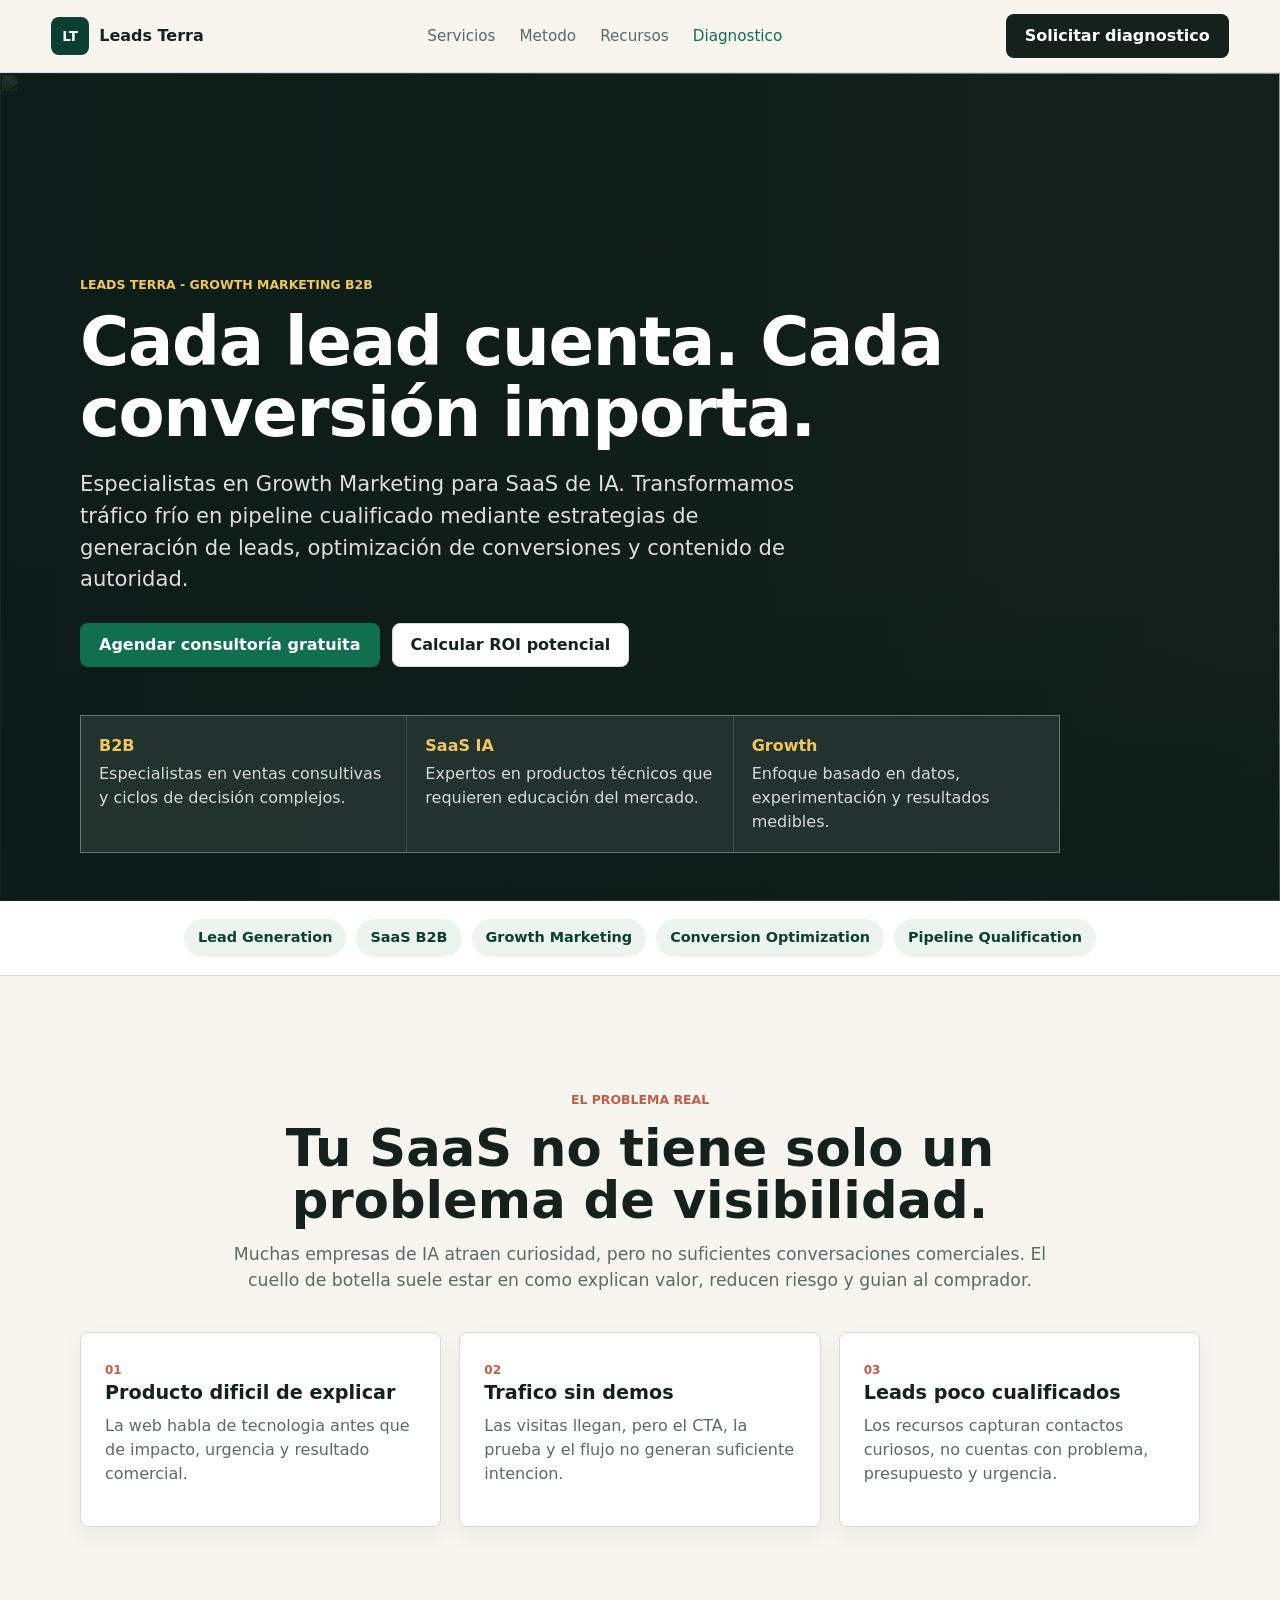
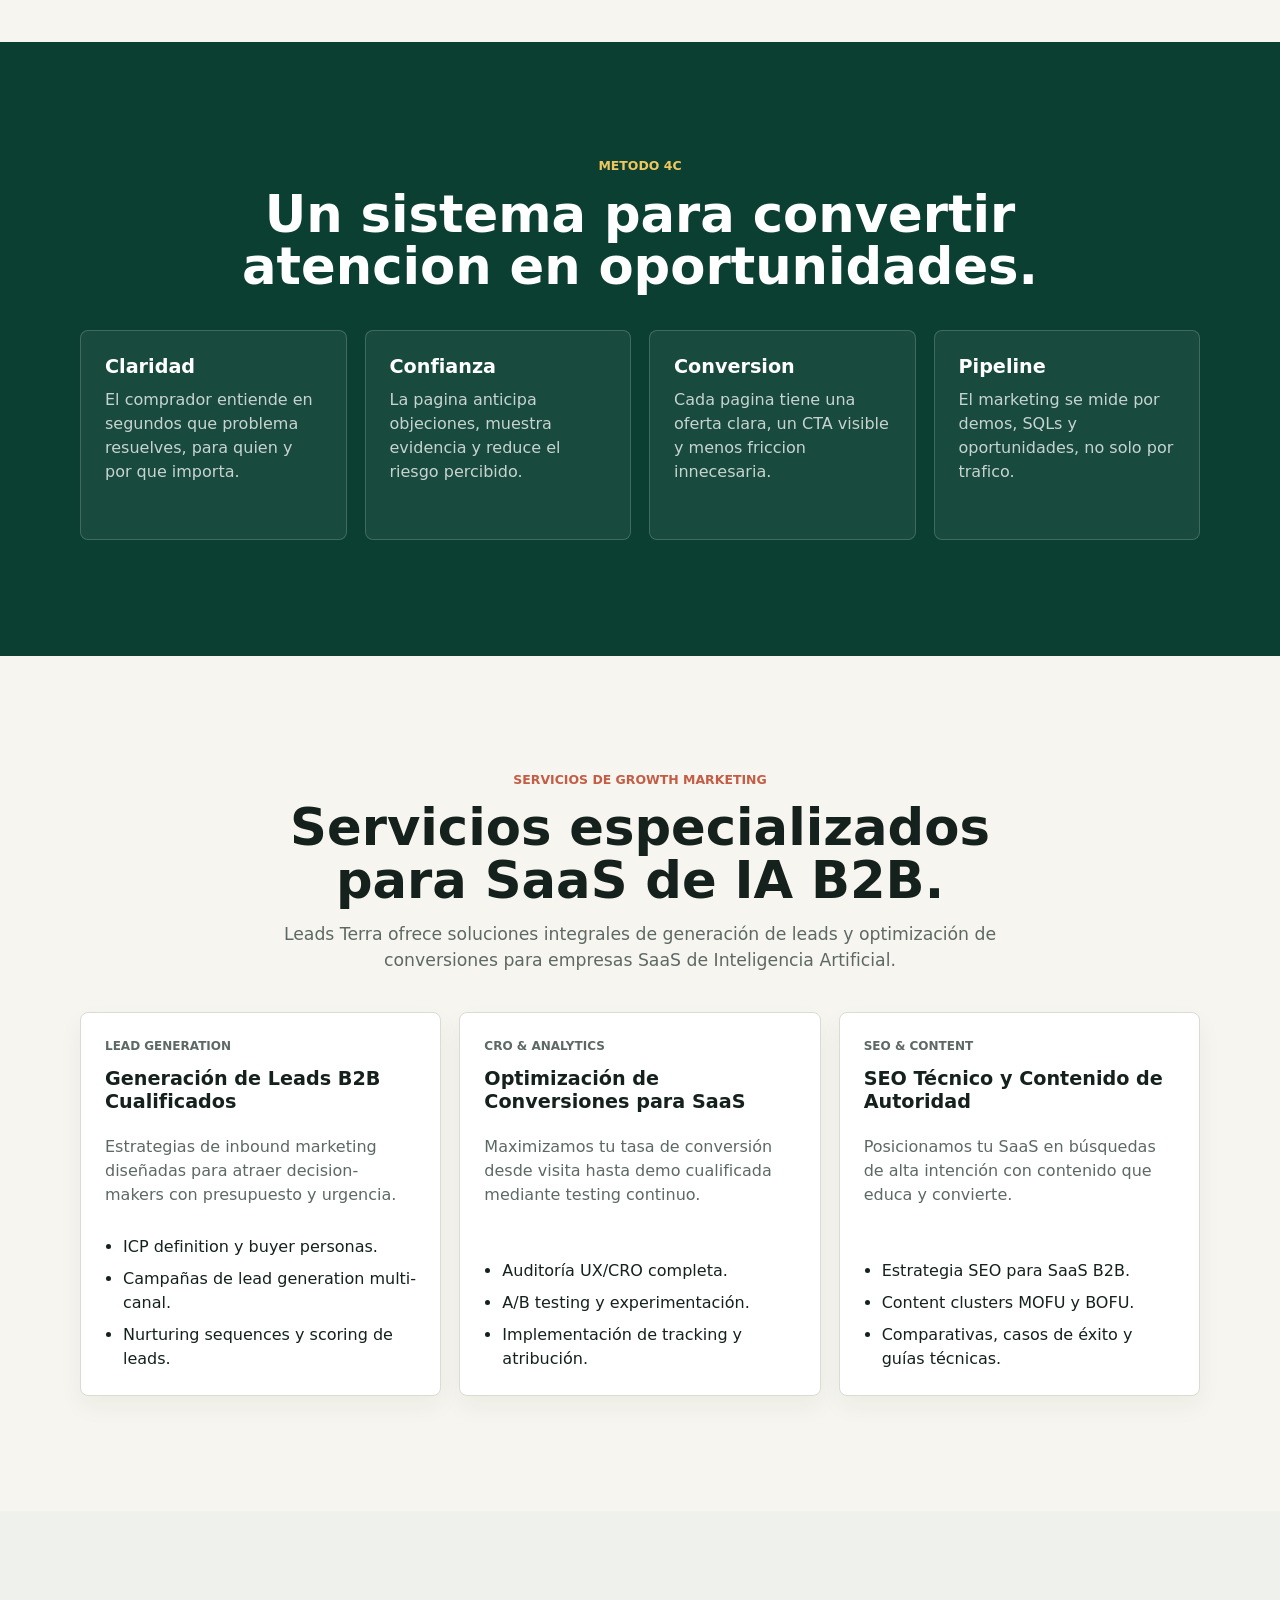
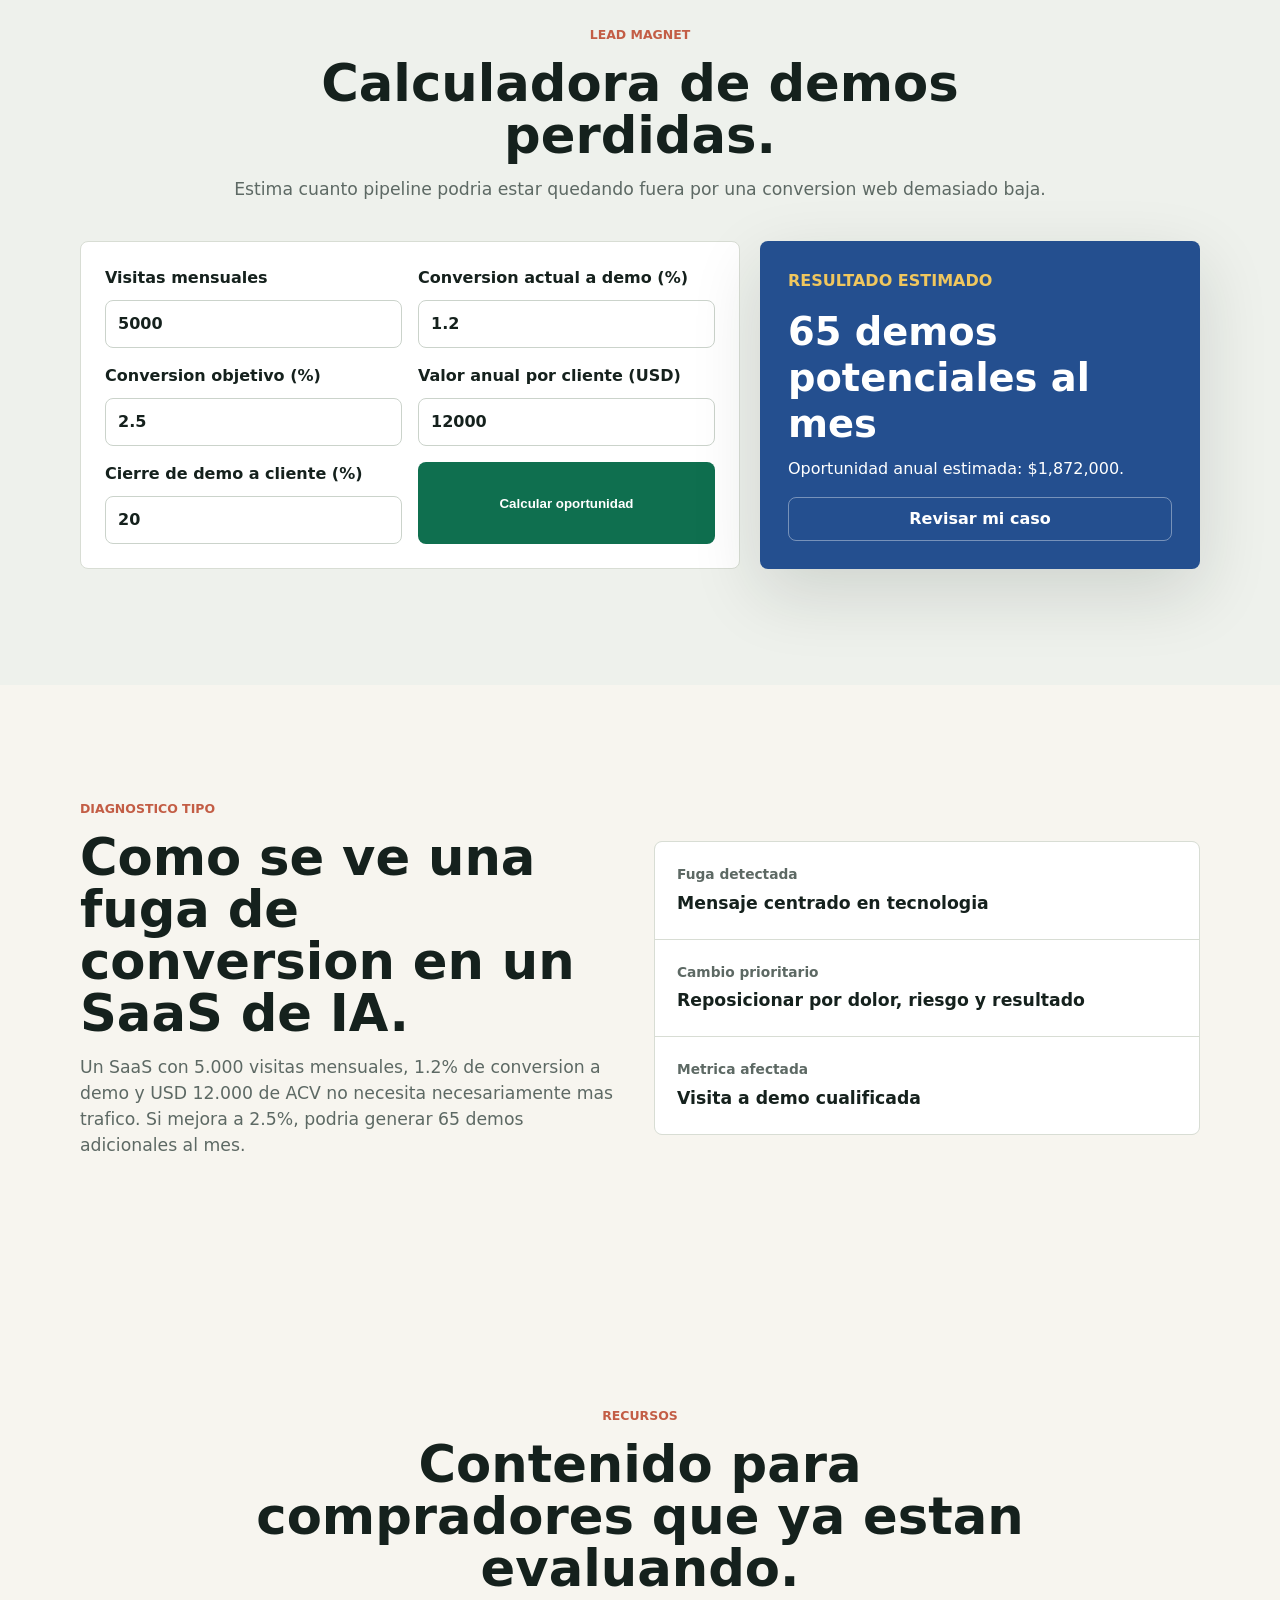
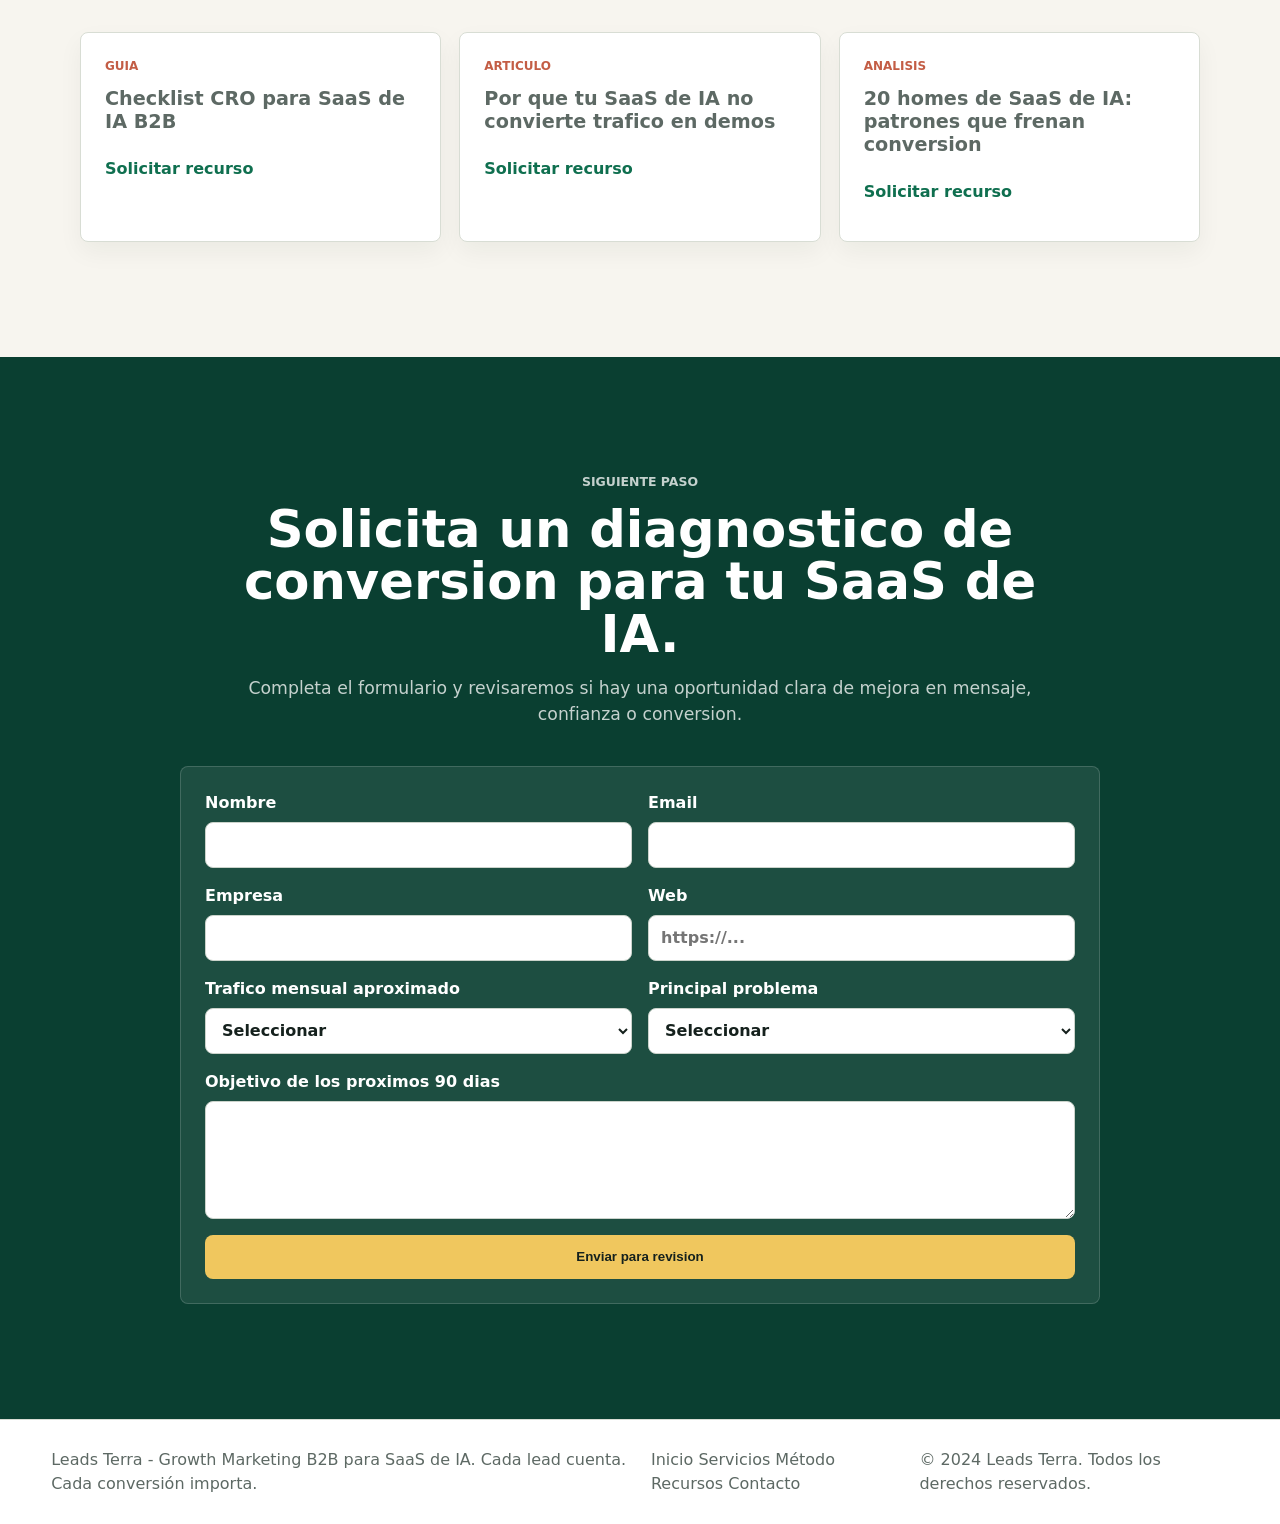
==== index.html @ f71d942c "SEO: Rebranding a Leads Terra - Actualización completa de marca y optimización SEO - Cambio de marca" ====
<!doctype html>
<html lang="es">
  <head>
    <meta charset="utf-8" />
    <meta name="viewport" content="width=device-width, initial-scale=1" />
    <title>Leads Terra | Growth Marketing B2B para SaaS de IA</title>
    <meta
      name="description"
      content="Leads Terra: Consultora de Growth Marketing B2B para SaaS de IA. Cada lead cuenta. Cada conversión importa. Transformamos tráfico en pipeline cualificado."
    />
    <meta name="keywords" content="Growth Marketing B2B, SaaS IA, Lead Generation, Conversion Rate Optimization, Pipeline Sales, AI Marketing Agency, B2B Lead Gen, SaaS Growth" />
    <link rel="canonical" href="https://kathyweb.vercel.app/" />
    
    <!-- Open Graph / Facebook -->
    <meta property="og:type" content="website" />
    <meta property="og:url" content="https://kathyweb.vercel.app/" />
    <meta property="og:title" content="Leads Terra | Growth Marketing B2B para SaaS de IA" />
    <meta property="og:description" content="Cada lead cuenta. Cada conversión importa. Especialistas en generar pipeline cualificado para SaaS de IA." />
    <meta property="og:image" content="https://kathyweb.vercel.app/og-image.jpg" />

    <!-- Twitter -->
    <meta name="twitter:card" content="summary_large_image" />
    <meta name="twitter:url" content="https://kathyweb.vercel.app/" />
    <meta name="twitter:title" content="Leads Terra | Growth Marketing B2B para SaaS de IA" />
    <meta name="twitter:description" content="Cada lead cuenta. Cada conversión importa. Especialistas en generar pipeline cualificado para SaaS de IA." />
    <meta name="twitter:image" content="https://kathyweb.vercel.app/og-image.jpg" />

    <!-- Favicon -->
    <link rel="icon" type="image/svg+xml" href="favicon.svg" />
    <link rel="apple-touch-icon" href="apple-touch-icon.png" />
    
    <link rel="stylesheet" href="styles.css" />
    
    <!-- Schema Markup JSON-LD -->
    <script type="application/ld+json">
    {
      "@context": "https://schema.org",
      "@type": "ProfessionalService",
      "name": "Leads Terra",
      "alternateName": "Leads Terra Marketing",
      "url": "https://kathyweb.vercel.app/",
      "logo": "https://kathyweb.vercel.app/favicon.svg",
      "description": "Consultora de Growth Marketing B2B especializada en SaaS de Inteligencia Artificial. Generación de leads cualificados y optimización de conversiones.",
      "slogan": "Cada lead cuenta. Cada conversión importa.",
      "founder": {
        "@type": "Person",
        "name": "Kathy"
      },
      "areaServed": {
        "@type": "Country",
        "name": "Global"
      },
      "serviceType": "Growth Marketing B2B",
      "services": [
        {
          "@type": "Service",
          "name": "Lead Generation B2B",
          "description": "Generación de leads cualificados para SaaS de IA mediante estrategias de inbound marketing y contenido de autoridad."
        },
        {
          "@type": "Service",
          "name": "Conversion Rate Optimization",
          "description": "Optimización de tasas de conversión para aumentar demos cualificadas y oportunidades de venta."
        },
        {
          "@type": "Service",
          "name": "SEO para SaaS",
          "description": "Estrategias SEO especializadas para productos SaaS de Inteligencia Artificial."
        }
      ],
      "contactPoint": {
        "@type": "ContactPoint",
        "contactType": "sales",
        "availableLanguage": ["Spanish", "English"]
      }
    }
    </script>
    
    <!-- Google Analytics 4 (Placeholder - Reemplazar G-XXXXXXXXXX con tu ID real) -->
    <script async src="https://www.googletagmanager.com/gtag/js?id=G-XXXXXXXXXX"></script>
    <script>
      window.dataLayer = window.dataLayer || [];
      function gtag(){dataLayer.push(arguments);}
      gtag('js', new Date());
      gtag('config', 'G-XXXXXXXXXX');
    </script>
    
    <!-- LinkedIn Insight Tag (Placeholder - Reemplazar con tu Partner ID real) -->
    <script type="text/javascript">
      _linkedin_partner_id = "XXXXXXX";
      window._linkedin_data_partner_ids = window._linkedin_data_partner_ids || [];
      window._linkedin_data_partner_ids.push(_linkedin_partner_id);
    </script>
    <script type="text/javascript">
      (function(l) {
        if (!l){window.lintrk = function(a,b){window.lintrk.q.push([a,b])};
        window.lintrk.q=[]}
        var s = document.getElementsByTagName("script")[0];
        var b = document.createElement("script");
        b.type = "text/javascript";b.async = true;
        b.src = "https://snap.licdn.com/li.lms-analytics/insight.min.js";
        s.parentNode.insertBefore(b,s);})(window.lintrk);
    </script>
    <noscript>
      <img height="1" width="1" style="display:none;" alt="" src="https://px.ads.linkedin.com/collect/?pid=XXXXXXX&fmt=gif" />
    </noscript>
  </head>
  <body>
    <header class="site-header">
      <a class="brand" href="#inicio" aria-label="Leads Terra inicio">
        <span class="brand-mark">LT</span>
        <span>Leads Terra</span>
      </a>
      <nav class="nav" aria-label="Navegacion principal">
        <a href="#servicios">Servicios</a>
        <a href="#metodo">Metodo</a>
        <a href="#recursos">Recursos</a>
        <a href="#diagnostico">Diagnostico</a>
      </nav>
      <a class="header-cta" href="#diagnostico">Solicitar diagnostico</a>
    </header>

    <main id="inicio">
      <section class="hero">
        <div class="hero-media" aria-hidden="true">
          <img
            src="https://images.unsplash.com/photo-1551288049-bebda4e38f71?auto=format&fit=crop&w=1600&q=80"
            alt=""
          />
        </div>
        <div class="hero-content">
          <p class="eyebrow">Leads Terra - Growth Marketing B2B</p>
          <h1>Cada lead cuenta. Cada conversión importa.</h1>
          <p class="hero-copy">
            Especialistas en Growth Marketing para SaaS de IA. Transformamos tráfico frío en pipeline cualificado 
            mediante estrategias de generación de leads, optimización de conversiones y contenido de autoridad.
          </p>
          <div class="hero-actions">
            <a class="button primary" href="#diagnostico">Agendar consultoría gratuita</a>
            <a class="button secondary" href="#calculadora">Calcular ROI potencial</a>
          </div>
          <dl class="hero-proof">
            <div>
              <dt>B2B</dt>
              <dd>Especialistas en ventas consultivas y ciclos de decisión complejos.</dd>
            </div>
            <div>
              <dt>SaaS IA</dt>
              <dd>Expertos en productos técnicos que requieren educación del mercado.</dd>
            </div>
            <div>
              <dt>Growth</dt>
              <dd>Enfoque basado en datos, experimentación y resultados medibles.</dd>
            </div>
          </dl>
        </div>
      </section>

      <section class="trust-strip" aria-label="Areas de especialidad">
        <span>Lead Generation</span>
        <span>SaaS B2B</span>
        <span>Growth Marketing</span>
        <span>Conversion Optimization</span>
        <span>Pipeline Qualification</span>
      </section>

      <section class="section problem-section">
        <div class="section-intro">
          <p class="eyebrow">El problema real</p>
          <h2>Tu SaaS no tiene solo un problema de visibilidad.</h2>
          <p>
            Muchas empresas de IA atraen curiosidad, pero no suficientes conversaciones comerciales.
            El cuello de botella suele estar en como explican valor, reducen riesgo y guian al comprador.
          </p>
        </div>
        <div class="issue-grid">
          <article class="issue">
            <span>01</span>
            <h3>Producto dificil de explicar</h3>
            <p>La web habla de tecnologia antes que de impacto, urgencia y resultado comercial.</p>
          </article>
          <article class="issue">
            <span>02</span>
            <h3>Trafico sin demos</h3>
            <p>Las visitas llegan, pero el CTA, la prueba y el flujo no generan suficiente intencion.</p>
          </article>
          <article class="issue">
            <span>03</span>
            <h3>Leads poco cualificados</h3>
            <p>Los recursos capturan contactos curiosos, no cuentas con problema, presupuesto y urgencia.</p>
          </article>
        </div>
      </section>

      <section class="section method-band" id="metodo">
        <div class="section-intro light">
          <p class="eyebrow">Metodo 4C</p>
          <h2>Un sistema para convertir atencion en oportunidades.</h2>
        </div>
        <div class="method-grid">
          <article>
            <h3>Claridad</h3>
            <p>El comprador entiende en segundos que problema resuelves, para quien y por que importa.</p>
          </article>
          <article>
            <h3>Confianza</h3>
            <p>La pagina anticipa objeciones, muestra evidencia y reduce el riesgo percibido.</p>
          </article>
          <article>
            <h3>Conversion</h3>
            <p>Cada pagina tiene una oferta clara, un CTA visible y menos friccion innecesaria.</p>
          </article>
          <article>
            <h3>Pipeline</h3>
            <p>El marketing se mide por demos, SQLs y oportunidades, no solo por trafico.</p>
          </article>
        </div>
      </section>

      <section class="section" id="servicios">
        <div class="section-intro">
          <p class="eyebrow">Servicios de Growth Marketing</p>
          <h2>Servicios especializados para SaaS de IA B2B.</h2>
          <p>Leads Terra ofrece soluciones integrales de generación de leads y optimización de conversiones para empresas SaaS de Inteligencia Artificial.</p>
        </div>
        <div class="service-list">
          <article class="service-card">
            <div>
              <p class="service-tag">Lead Generation</p>
              <h3>Generación de Leads B2B Cualificados</h3>
            </div>
            <p>
              Estrategias de inbound marketing diseñadas para atraer decision-makers con presupuesto y urgencia.
            </p>
            <ul>
              <li>ICP definition y buyer personas.</li>
              <li>Campañas de lead generation multi-canal.</li>
              <li>Nurturing sequences y scoring de leads.</li>
            </ul>
          </article>
          <article class="service-card">
            <div>
              <p class="service-tag">CRO & Analytics</p>
              <h3>Optimización de Conversiones para SaaS</h3>
            </div>
            <p>
              Maximizamos tu tasa de conversión desde visita hasta demo cualificada mediante testing continuo.
            </p>
            <ul>
              <li>Auditoría UX/CRO completa.</li>
              <li>A/B testing y experimentación.</li>
              <li>Implementación de tracking y atribución.</li>
            </ul>
          </article>
          <article class="service-card">
            <div>
              <p class="service-tag">SEO & Content</p>
              <h3>SEO Técnico y Contenido de Autoridad</h3>
            </div>
            <p>
              Posicionamos tu SaaS en búsquedas de alta intención con contenido que educa y convierte.
            </p>
            <ul>
              <li>Estrategia SEO para SaaS B2B.</li>
              <li>Content clusters MOFU y BOFU.</li>
              <li>Comparativas, casos de éxito y guías técnicas.</li>
            </ul>
          </article>
        </div>
      </section>

      <section class="section calculator-section" id="calculadora">
        <div class="section-intro">
          <p class="eyebrow">Lead magnet</p>
          <h2>Calculadora de demos perdidas.</h2>
          <p>
            Estima cuanto pipeline podria estar quedando fuera por una conversion web demasiado baja.
          </p>
        </div>
        <div class="calculator">
          <form id="roiForm" class="calc-form">
            <label>
              Visitas mensuales
              <input type="number" id="visits" min="0" value="5000" required />
            </label>
            <label>
              Conversion actual a demo (%)
              <input type="number" id="currentRate" min="0" step="0.1" value="1.2" required />
            </label>
            <label>
              Conversion objetivo (%)
              <input type="number" id="targetRate" min="0" step="0.1" value="2.5" required />
            </label>
            <label>
              Valor anual por cliente (USD)
              <input type="number" id="acv" min="0" value="12000" required />
            </label>
            <label>
              Cierre de demo a cliente (%)
              <input type="number" id="closeRate" min="0" step="0.1" value="20" required />
            </label>
            <button class="button primary" type="submit">Calcular oportunidad</button>
          </form>
          <aside class="calc-result" aria-live="polite">
            <p class="result-label">Resultado estimado</p>
            <h3 id="lostDemos">65 demos potenciales al mes</h3>
            <p id="lostRevenue">Oportunidad anual estimada: USD 187,200.</p>
            <a class="button secondary dark" href="#diagnostico">Revisar mi caso</a>
          </aside>
        </div>
      </section>

      <section class="section proof-section">
        <div class="proof-copy">
          <p class="eyebrow">Diagnostico tipo</p>
          <h2>Como se ve una fuga de conversion en un SaaS de IA.</h2>
          <p>
            Un SaaS con 5.000 visitas mensuales, 1.2% de conversion a demo y USD 12.000 de ACV no
            necesita necesariamente mas trafico. Si mejora a 2.5%, podria generar 65 demos adicionales al mes.
          </p>
        </div>
        <div class="proof-panel">
          <div>
            <span>Fuga detectada</span>
            <strong>Mensaje centrado en tecnologia</strong>
          </div>
          <div>
            <span>Cambio prioritario</span>
            <strong>Reposicionar por dolor, riesgo y resultado</strong>
          </div>
          <div>
            <span>Metrica afectada</span>
            <strong>Visita a demo cualificada</strong>
          </div>
        </div>
      </section>

      <section class="section" id="recursos">
        <div class="section-intro">
          <p class="eyebrow">Recursos</p>
          <h2>Contenido para compradores que ya estan evaluando.</h2>
        </div>
        <div class="resource-grid">
          <article>
            <p>Guia</p>
            <h3>Checklist CRO para SaaS de IA B2B</h3>
            <a href="#diagnostico">Solicitar recurso</a>
          </article>
          <article>
            <p>Articulo</p>
            <h3>Por que tu SaaS de IA no convierte trafico en demos</h3>
            <a href="#diagnostico">Solicitar recurso</a>
          </article>
          <article>
            <p>Analisis</p>
            <h3>20 homes de SaaS de IA: patrones que frenan conversion</h3>
            <a href="#diagnostico">Solicitar recurso</a>
          </article>
        </div>
      </section>

      <section class="section diagnosis-section" id="diagnostico">
        <div class="section-intro light">
          <p class="eyebrow">Siguiente paso</p>
          <h2>Solicita un diagnostico de conversion para tu SaaS de IA.</h2>
          <p>
            Completa el formulario y revisaremos si hay una oportunidad clara de mejora en mensaje,
            confianza o conversion.
          </p>
        </div>
        <form class="diagnosis-form" action="mailto:hola@kathyweb.com" method="post" enctype="text/plain">
          <label>
            Nombre
            <input name="nombre" type="text" required />
          </label>
          <label>
            Email
            <input name="email" type="email" required />
          </label>
          <label>
            Empresa
            <input name="empresa" type="text" required />
          </label>
          <label>
            Web
            <input name="web" type="url" placeholder="https://..." required />
          </label>
          <label>
            Trafico mensual aproximado
            <select name="trafico" required>
              <option value="">Seleccionar</option>
              <option>Menos de 1.000 visitas</option>
              <option>1.000 - 5.000 visitas</option>
              <option>5.000 - 20.000 visitas</option>
              <option>Mas de 20.000 visitas</option>
            </select>
          </label>
          <label>
            Principal problema
            <select name="problema" required>
              <option value="">Seleccionar</option>
              <option>Mensaje confuso</option>
              <option>Pocas demos</option>
              <option>Leads poco cualificados</option>
              <option>Contenido sin pipeline</option>
              <option>No se que optimizar primero</option>
            </select>
          </label>
          <label class="full">
            Objetivo de los proximos 90 dias
            <textarea name="objetivo" rows="4" required></textarea>
          </label>
          <button class="button primary light-button" type="submit">Enviar para revision</button>
        </form>
      </section>
    </main>

    <footer class="site-footer">
      <p>Leads Terra - Growth Marketing B2B para SaaS de IA. Cada lead cuenta. Cada conversión importa.</p>
      <div class="footer-links">
        <a href="#inicio">Inicio</a>
        <a href="#servicios">Servicios</a>
        <a href="#metodo">Método</a>
        <a href="#recursos">Recursos</a>
        <a href="#diagnostico">Contacto</a>
      </div>
      <p class="copyright">&copy; 2024 Leads Terra. Todos los derechos reservados.</p>
    </footer>

    <script src="scripts.js"></script>
  </body>
</html>
---- styles.css ----
:root {
  --ink: #15211d;
  --muted: #5d6964;
  --paper: #f7f5ef;
  --white: #ffffff;
  --line: #d8ddd4;
  --green: #0f6f4f;
  --green-dark: #0a3f31;
  --blue: #244f8f;
  --coral: #c35d45;
  --yellow: #f0c75e;
  --shadow: 0 24px 70px rgba(21, 33, 29, 0.14);
}

* {
  box-sizing: border-box;
}

html {
  scroll-behavior: smooth;
}

body {
  margin: 0;
  color: var(--ink);
  background: var(--paper);
  font-family:
    Inter, ui-sans-serif, system-ui, -apple-system, BlinkMacSystemFont, "Segoe UI", sans-serif;
  line-height: 1.5;
}

a {
  color: inherit;
  text-decoration: none;
}

img {
  display: block;
  max-width: 100%;
}

.site-header {
  position: sticky;
  top: 0;
  z-index: 20;
  display: flex;
  align-items: center;
  justify-content: space-between;
  gap: 24px;
  min-height: 72px;
  padding: 14px clamp(20px, 4vw, 56px);
  background: rgba(247, 245, 239, 0.94);
  border-bottom: 1px solid var(--line);
  backdrop-filter: blur(14px);
}

.brand,
.nav,
.hero-actions,
.trust-strip {
  display: flex;
  align-items: center;
}

.brand {
  gap: 10px;
  font-weight: 800;
  letter-spacing: 0;
}

.brand-mark {
  display: grid;
  place-items: center;
  width: 38px;
  height: 38px;
  color: var(--white);
  background: var(--green-dark);
  border-radius: 8px;
  font-size: 0.85rem;
}

.nav {
  gap: 24px;
  color: var(--muted);
  font-size: 0.95rem;
}

.nav a:hover,
.site-footer a:hover {
  color: var(--green);
}

.header-cta,
.button {
  display: inline-flex;
  align-items: center;
  justify-content: center;
  min-height: 44px;
  padding: 0 18px;
  border: 1px solid transparent;
  border-radius: 8px;
  font-weight: 750;
  cursor: pointer;
}

.header-cta {
  color: var(--white);
  background: var(--ink);
}

.button.primary {
  color: var(--white);
  background: var(--green);
}

.button.secondary {
  color: var(--ink);
  background: var(--white);
  border-color: var(--line);
}

.button.secondary.dark {
  color: var(--white);
  background: transparent;
  border-color: rgba(255, 255, 255, 0.38);
}

.light-button {
  background: var(--yellow) !important;
  color: var(--ink) !important;
}

.hero {
  position: relative;
  min-height: calc(100vh - 72px);
  display: grid;
  align-items: end;
  overflow: hidden;
}

.hero-media {
  position: absolute;
  inset: 0;
  background: var(--ink);
}

.hero-media::after {
  content: "";
  position: absolute;
  inset: 0;
  background:
    linear-gradient(90deg, rgba(13, 28, 24, 0.9), rgba(13, 28, 24, 0.62) 46%, rgba(13, 28, 24, 0.16)),
    linear-gradient(0deg, rgba(13, 28, 24, 0.72), rgba(13, 28, 24, 0.08) 42%);
}

.hero-media img {
  width: 100%;
  height: 100%;
  object-fit: cover;
}

.hero-content {
  position: relative;
  width: min(1120px, calc(100% - 40px));
  margin: 0 auto;
  padding: 90px 0 48px;
  color: var(--white);
}

.eyebrow {
  margin: 0 0 12px;
  color: var(--coral);
  font-size: 0.78rem;
  font-weight: 850;
  letter-spacing: 0;
  text-transform: uppercase;
}

.hero .eyebrow,
.light .eyebrow,
.diagnosis-section .eyebrow {
  color: var(--yellow);
}

h1,
h2,
h3,
p {
  margin-top: 0;
}

h1 {
  max-width: 930px;
  margin-bottom: 20px;
  font-size: clamp(2.2rem, 6vw, 4.2rem);
  line-height: 1.05;
  letter-spacing: -0.02em;
  font-weight: 800;
}

h2 {
  margin-bottom: 16px;
  font-size: clamp(2rem, 4vw, 4rem);
  line-height: 1.02;
  letter-spacing: 0;
}

h3 {
  margin-bottom: 10px;
  font-size: 1.2rem;
  line-height: 1.2;
  letter-spacing: 0;
}

.hero-copy {
  max-width: 720px;
  margin-bottom: 28px;
  color: rgba(255, 255, 255, 0.86);
  font-size: clamp(1.05rem, 2vw, 1.32rem);
}

.hero-actions {
  flex-wrap: wrap;
  gap: 12px;
  margin-bottom: 48px;
}

.hero-proof {
  display: grid;
  grid-template-columns: repeat(3, 1fr);
  gap: 1px;
  max-width: 980px;
  margin: 0;
  background: rgba(255, 255, 255, 0.22);
  border: 1px solid rgba(255, 255, 255, 0.22);
}

.hero-proof div {
  padding: 18px;
  background: rgba(15, 33, 28, 0.62);
}

.hero-proof dt {
  margin-bottom: 4px;
  font-weight: 850;
  color: var(--yellow);
}

.hero-proof dd {
  margin: 0;
  color: rgba(255, 255, 255, 0.82);
}

.trust-strip {
  justify-content: center;
  flex-wrap: wrap;
  gap: 10px;
  padding: 18px 20px;
  background: var(--white);
  border-bottom: 1px solid var(--line);
}

.trust-label {
  color: var(--muted);
  font-weight: 500;
  font-size: 0.85rem;
  margin-right: 8px;
}

.trust-strip span:not(.trust-label) {
  padding: 8px 14px;
  color: var(--green-dark);
  background: #edf4ef;
  border-radius: 999px;
  font-size: 0.9rem;
  font-weight: 750;
  transition: transform 0.2s ease, box-shadow 0.2s ease;
}

.trust-strip span:not(.trust-label):hover {
  transform: translateY(-2px);
  box-shadow: 0 4px 12px rgba(15, 111, 79, 0.15);
}

.section {
  padding: clamp(64px, 9vw, 118px) clamp(20px, 4vw, 56px);
}

.section-intro {
  max-width: 820px;
  margin: 0 auto 38px;
  text-align: center;
}

.section-intro p:not(.eyebrow) {
  color: var(--muted);
  font-size: 1.08rem;
}

.issue-grid,
.method-grid,
.service-list,
.resource-grid {
  display: grid;
  width: min(1120px, 100%);
  margin: 0 auto;
  gap: 18px;
}

.issue-grid,
.service-list,
.resource-grid {
  grid-template-columns: repeat(3, 1fr);
}

.issue,
.service-card,
.resource-grid article {
  padding: 24px;
  background: var(--white);
  border: 1px solid var(--line);
  border-radius: 8px;
  box-shadow: 0 10px 24px rgba(21, 33, 29, 0.05);
}

.issue span,
.service-tag,
.resource-grid p {
  color: var(--coral);
  font-weight: 850;
  text-transform: uppercase;
  font-size: 0.75rem;
}

.issue p,
.service-card p,
.resource-grid article {
  color: var(--muted);
}

.method-band,
.diagnosis-section {
  color: var(--white);
  background: var(--green-dark);
}

.section-intro.light p:not(.eyebrow),
.method-grid p,
.diagnosis-section .section-intro p {
  color: rgba(255, 255, 255, 0.76);
}

.method-grid {
  grid-template-columns: repeat(4, 1fr);
}

.method-grid article {
  min-height: 210px;
  padding: 24px;
  border: 1px solid rgba(255, 255, 255, 0.18);
  border-radius: 8px;
  background: rgba(255, 255, 255, 0.06);
}

.service-card {
  display: flex;
  flex-direction: column;
  gap: 12px;
}

.service-card ul {
  display: grid;
  gap: 8px;
  margin: auto 0 0;
  padding-left: 18px;
  color: var(--ink);
}

.calculator-section {
  background: #eef1ec;
}

.calculator {
  display: grid;
  grid-template-columns: 1.35fr 0.9fr;
  gap: 20px;
  width: min(1120px, 100%);
  margin: 0 auto;
}

.calc-form,
.diagnosis-form {
  display: grid;
  gap: 16px;
}

.calc-form {
  grid-template-columns: repeat(2, 1fr);
  padding: 24px;
  background: var(--white);
  border: 1px solid var(--line);
  border-radius: 8px;
}

label {
  display: grid;
  gap: 7px;
  color: var(--ink);
  font-weight: 750;
}

input,
select,
textarea {
  width: 100%;
  min-height: 46px;
  padding: 10px 12px;
  color: var(--ink);
  background: var(--white);
  border: 1px solid #cbd3cb;
  border-radius: 8px;
  font: inherit;
}

textarea {
  resize: vertical;
}

.calc-result {
  display: flex;
  flex-direction: column;
  justify-content: center;
  padding: 28px;
  color: var(--white);
  background: var(--blue);
  border-radius: 8px;
  box-shadow: var(--shadow);
}

.result-label {
  color: var(--yellow);
  font-weight: 850;
  text-transform: uppercase;
}

.calc-result h3 {
  font-size: clamp(1.8rem, 3vw, 3rem);
}

.proof-section {
  display: grid;
  grid-template-columns: 1fr 1fr;
  align-items: center;
  gap: 28px;
  width: min(1120px, calc(100% - 40px));
  margin: 0 auto;
}

.proof-section.section {
  padding-left: 0;
  padding-right: 0;
}

.proof-copy p:not(.eyebrow) {
  color: var(--muted);
  font-size: 1.08rem;
}

.proof-panel {
  display: grid;
  gap: 1px;
  overflow: hidden;
  background: var(--line);
  border: 1px solid var(--line);
  border-radius: 8px;
}

.proof-panel div {
  display: grid;
  gap: 6px;
  padding: 22px;
  background: var(--white);
}

.proof-panel span {
  color: var(--muted);
  font-size: 0.86rem;
  font-weight: 750;
}

.proof-panel strong {
  font-size: 1.08rem;
}

.resource-grid article {
  min-height: 210px;
}

.resource-grid a {
  display: inline-block;
  margin-top: 14px;
  color: var(--green);
  font-weight: 850;
}

.diagnosis-form {
  grid-template-columns: repeat(2, 1fr);
  width: min(920px, 100%);
  margin: 0 auto;
  padding: 24px;
  background: rgba(255, 255, 255, 0.08);
  border: 1px solid rgba(255, 255, 255, 0.16);
  border-radius: 8px;
}

.diagnosis-form label {
  color: var(--white);
}

.diagnosis-form .full,
.diagnosis-form button {
  grid-column: 1 / -1;
}

.site-footer {
  display: flex;
  align-items: center;
  justify-content: space-between;
  gap: 18px;
  padding: 28px clamp(20px, 4vw, 56px);
  color: var(--muted);
  background: var(--white);
  border-top: 1px solid var(--line);
}

.site-footer p {
  margin: 0;
}

/* Form status message */
.form-status {
  grid-column: 1 / -1;
  margin: 8px 0 0;
  font-size: 0.95rem;
  font-weight: 600;
  text-align: center;
}

/* Focus states for accessibility */
a:focus-visible,
button:focus-visible,
input:focus-visible,
select:focus-visible,
textarea:focus-visible {
  outline: 3px solid var(--yellow);
  outline-offset: 2px;
  border-radius: 4px;
}

/* Hover transitions */
.nav a,
.button,
.header-cta,
.service-card,
.issue,
.resource-grid article,
.method-grid article {
  transition: all 0.2s ease;
}

.nav a:hover {
  transform: translateY(-1px);
}

.button:hover,
.header-cta:hover {
  transform: translateY(-2px);
  box-shadow: 0 4px 12px rgba(0, 0, 0, 0.15);
}

.service-card:hover,
.issue:hover,
.resource-grid article:hover {
  transform: translateY(-3px);
  box-shadow: 0 14px 32px rgba(21, 33, 29, 0.12);
}

.method-grid article:hover {
  background: rgba(255, 255, 255, 0.12);
}

/* Loading state for buttons */
.button:disabled {
  opacity: 0.7;
  cursor: not-allowed;
  transform: none !important;
}

@media (max-width: 900px) {
  .site-header {
    align-items: flex-start;
    flex-wrap: wrap;
  }

  .nav {
    order: 3;
    width: 100%;
    overflow-x: auto;
    padding-bottom: 4px;
  }

  .hero-proof,
  .issue-grid,
  .method-grid,
  .service-list,
  .resource-grid,
  .calculator,
  .proof-section {
    grid-template-columns: 1fr;
  }

  .method-grid article {
    min-height: auto;
  }
}

@media (max-width: 640px) {
  .header-cta {
    width: 100%;
  }

  .hero {
    min-height: auto;
  }

  .hero-content {
    padding-top: 74px;
  }

  .hero-actions .button,
  .calc-form .button,
  .diagnosis-form .button {
    width: 100%;
  }

  .calc-form,
  .diagnosis-form {
    grid-template-columns: 1fr;
  }

  .site-footer {
    align-items: flex-start;
    flex-direction: column;
  }
}
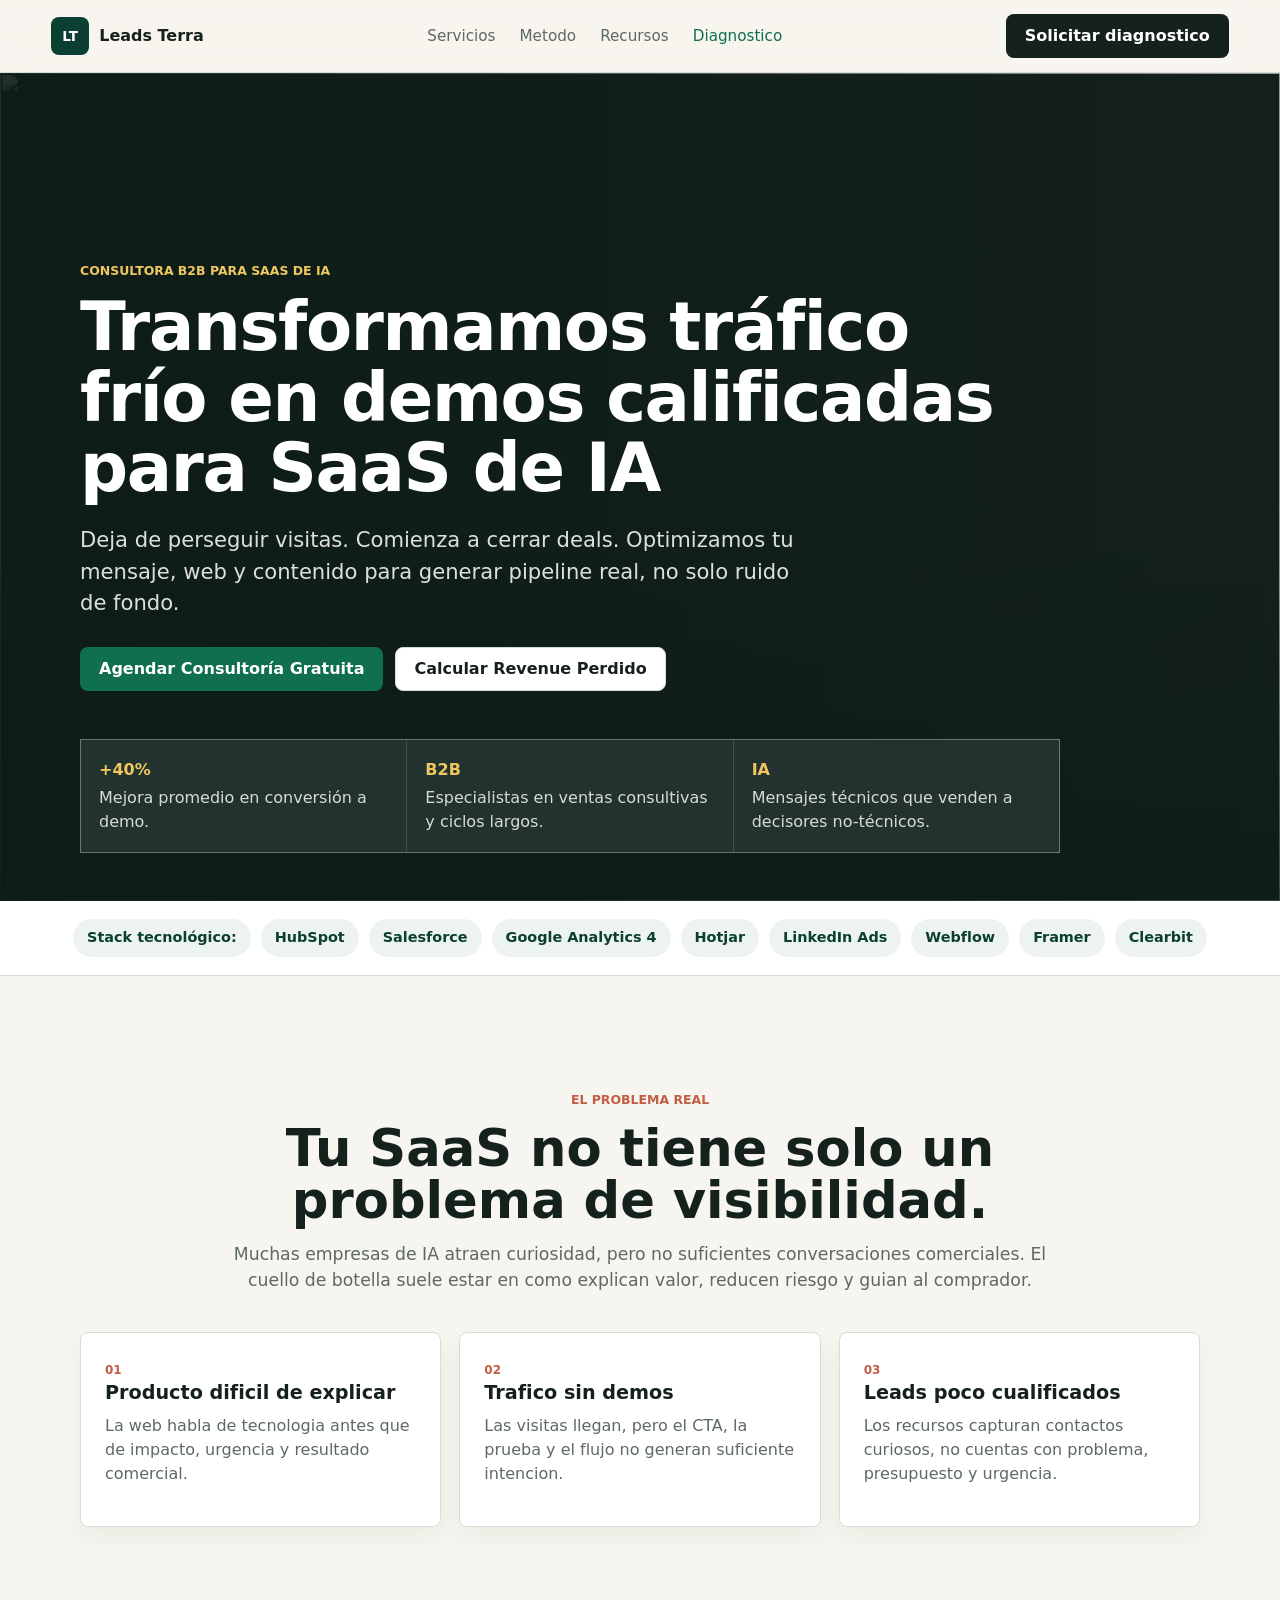
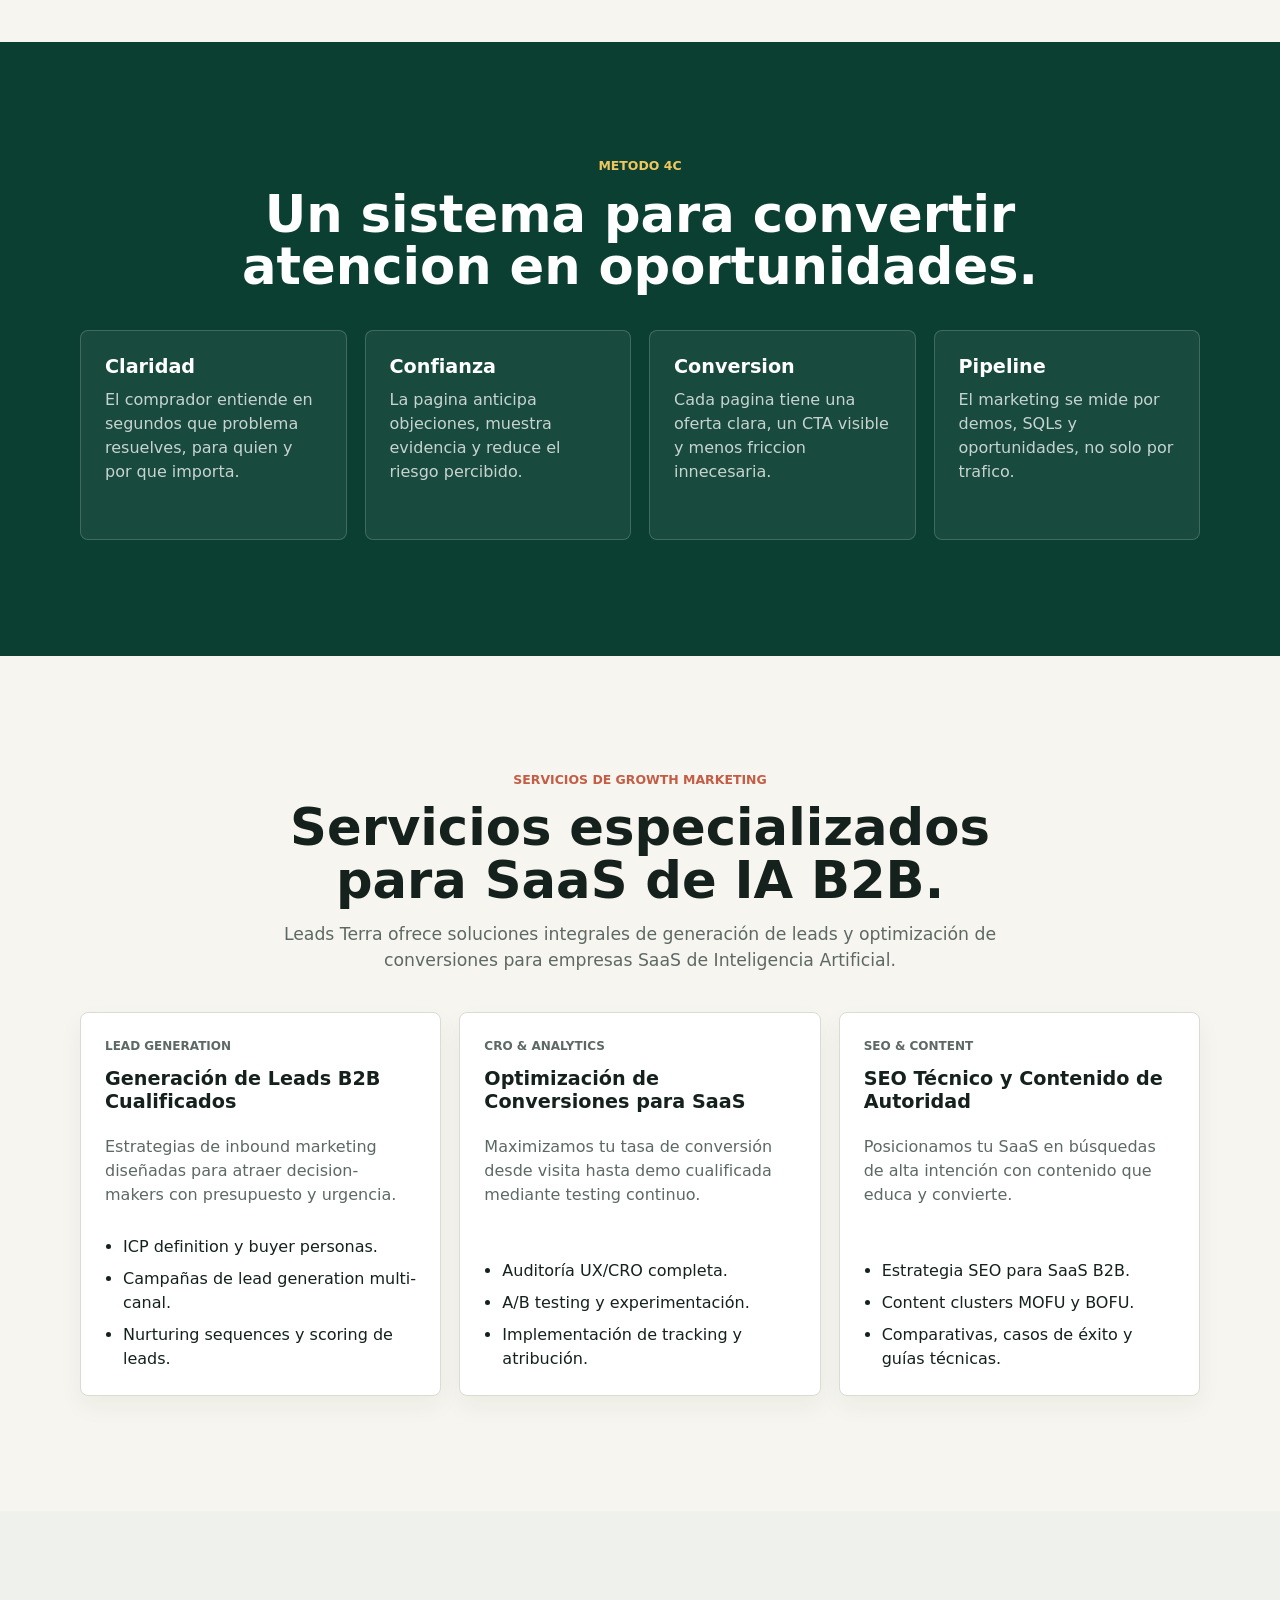
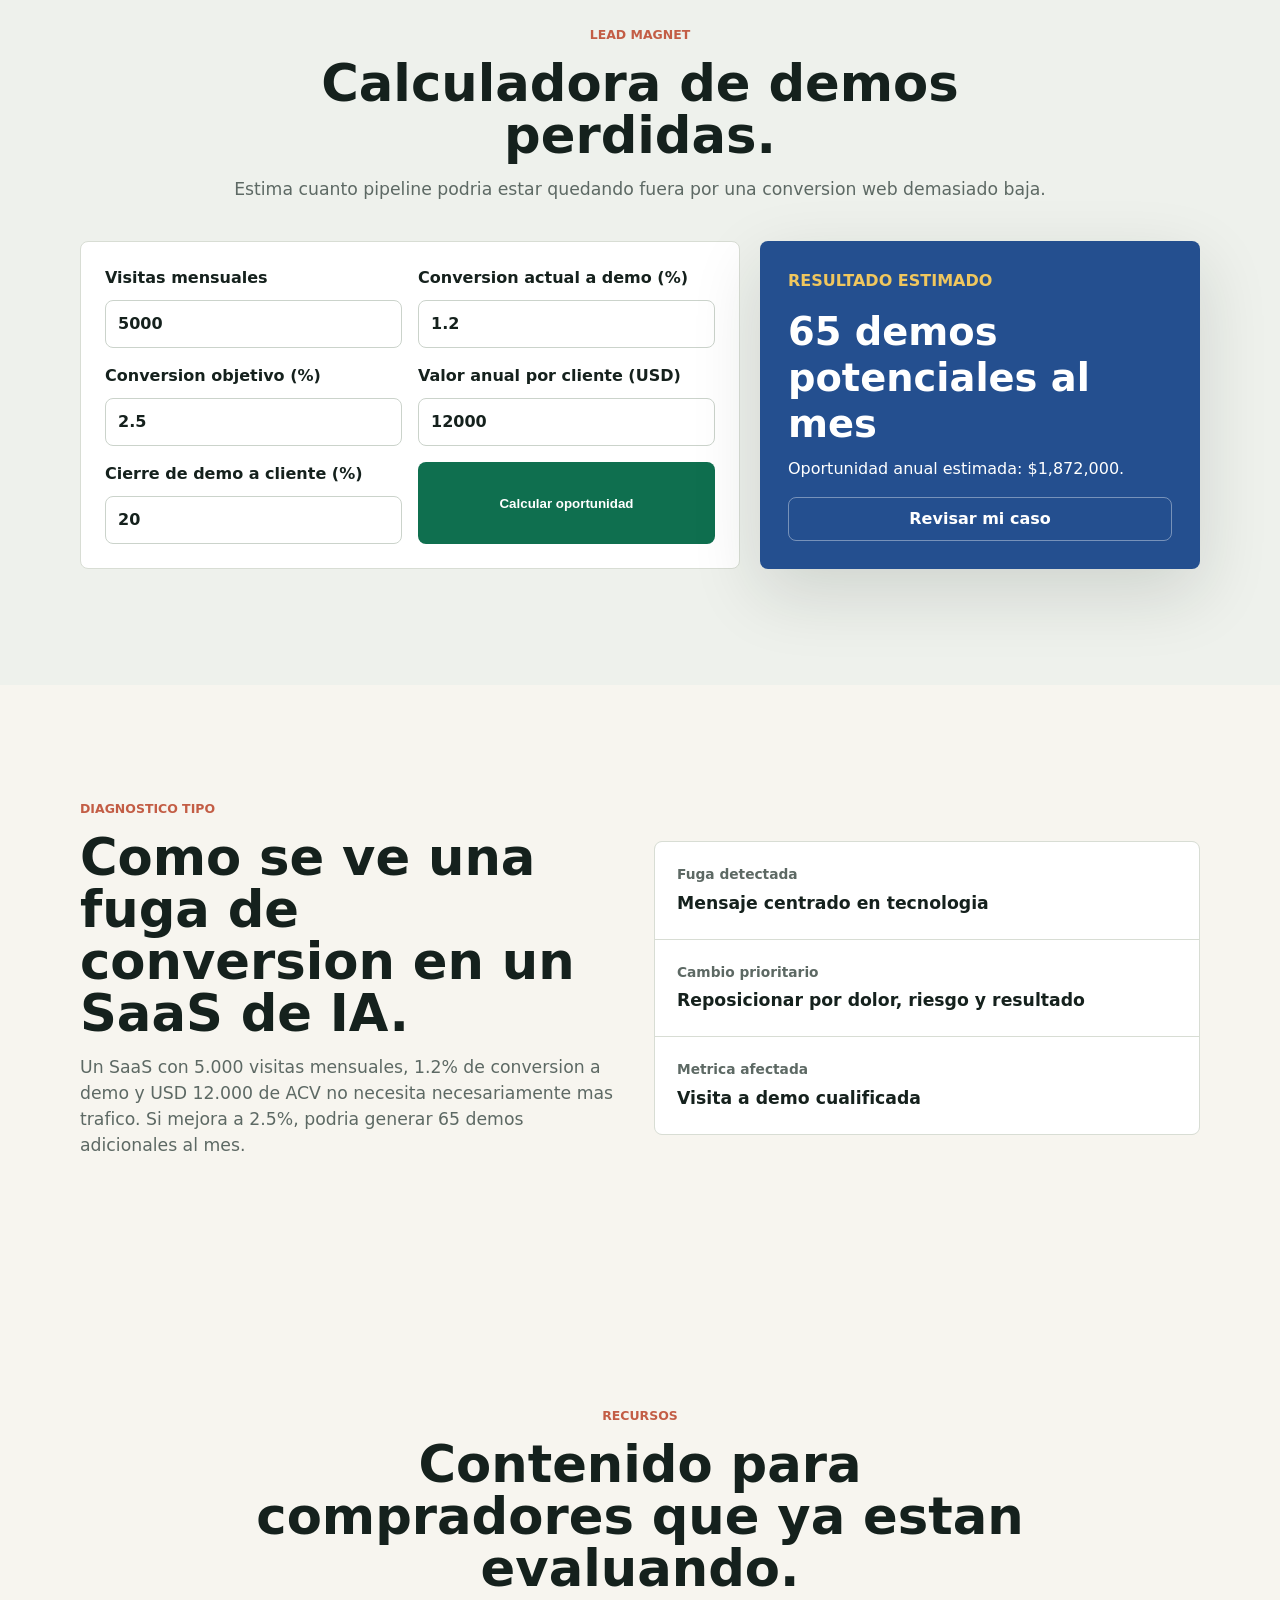
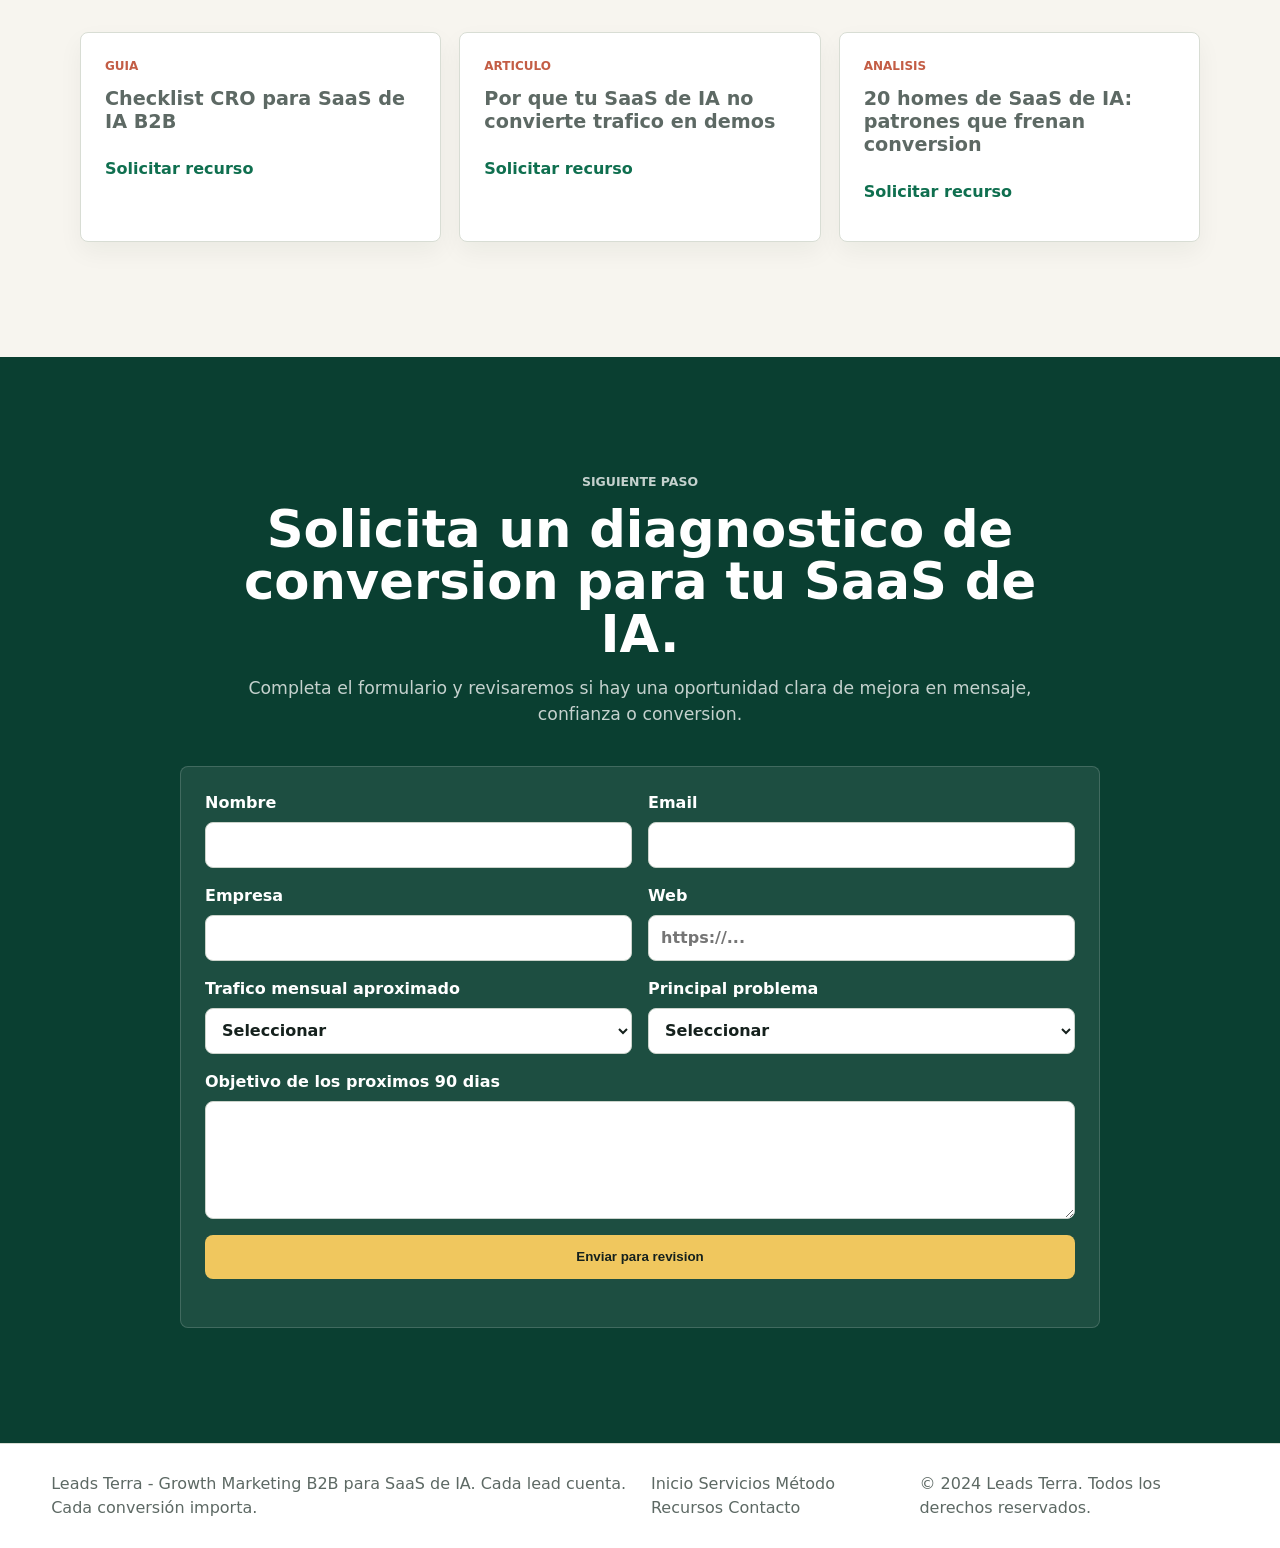
==== commit ed827718: "Merge remote changes and keep Leads Terra rebranding" ====
--- a/index.html
+++ b/index.html
@@ -8,75 +8,124 @@
       name="description"
       content="Leads Terra: Consultora de Growth Marketing B2B para SaaS de IA. Cada lead cuenta. Cada conversión importa. Transformamos tráfico en pipeline cualificado."
     />
-    <meta name="keywords" content="Growth Marketing B2B, SaaS IA, Lead Generation, Conversion Rate Optimization, Pipeline Sales, AI Marketing Agency, B2B Lead Gen, SaaS Growth" />
+    
+    <!-- Canonical URL -->
     <link rel="canonical" href="https://kathyweb.vercel.app/" />
+    
+    <!-- Favicon -->
+    <link rel="icon" type="image/svg+xml" href="favicon.svg" />
+    <link rel="apple-touch-icon" href="apple-touch-icon.png" />
     
     <!-- Open Graph / Facebook -->
     <meta property="og:type" content="website" />
     <meta property="og:url" content="https://kathyweb.vercel.app/" />
-    <meta property="og:title" content="Leads Terra | Growth Marketing B2B para SaaS de IA" />
-    <meta property="og:description" content="Cada lead cuenta. Cada conversión importa. Especialistas en generar pipeline cualificado para SaaS de IA." />
+    <meta property="og:title" content="Kathy Web | Marketing de conversion para SaaS de IA" />
+    <meta
+      property="og:description"
+      content="Consultora de marketing B2B para SaaS de IA. Claridad, contenido de autoridad y CRO para convertir visitas en demos cualificadas."
+    />
     <meta property="og:image" content="https://kathyweb.vercel.app/og-image.jpg" />
-
-    <!-- Twitter -->
+    <meta property="og:locale" content="es_ES" />
+    <meta property="og:site_name" content="Kathy Web" />
+    
+    <!-- Twitter Card -->
     <meta name="twitter:card" content="summary_large_image" />
     <meta name="twitter:url" content="https://kathyweb.vercel.app/" />
-    <meta name="twitter:title" content="Leads Terra | Growth Marketing B2B para SaaS de IA" />
-    <meta name="twitter:description" content="Cada lead cuenta. Cada conversión importa. Especialistas en generar pipeline cualificado para SaaS de IA." />
+    <meta name="twitter:title" content="Kathy Web | Marketing de conversion para SaaS de IA" />
+    <meta
+      name="twitter:description"
+      content="Consultora de marketing B2B para SaaS de IA. Claridad, contenido de autoridad y CRO para convertir visitas en demos cualificadas."
+    />
     <meta name="twitter:image" content="https://kathyweb.vercel.app/og-image.jpg" />
-
-    <!-- Favicon -->
-    <link rel="icon" type="image/svg+xml" href="favicon.svg" />
-    <link rel="apple-touch-icon" href="apple-touch-icon.png" />
+    
+    <!-- Preconnect to external resources -->
+    <link rel="preconnect" href="https://images.unsplash.com" crossorigin />
     
     <link rel="stylesheet" href="styles.css" />
     
-    <!-- Schema Markup JSON-LD -->
+    <!-- Schema Markup - JSON-LD -->
     <script type="application/ld+json">
     {
       "@context": "https://schema.org",
       "@type": "ProfessionalService",
-      "name": "Leads Terra",
-      "alternateName": "Leads Terra Marketing",
+      "name": "Kathy Web",
+      "alternateName": "KW",
       "url": "https://kathyweb.vercel.app/",
       "logo": "https://kathyweb.vercel.app/favicon.svg",
-      "description": "Consultora de Growth Marketing B2B especializada en SaaS de Inteligencia Artificial. Generación de leads cualificados y optimización de conversiones.",
-      "slogan": "Cada lead cuenta. Cada conversión importa.",
-      "founder": {
-        "@type": "Person",
-        "name": "Kathy"
+      "description": "Consultora de marketing B2B para SaaS de IA. Transformamos tráfico frío en demos calificadas con +40% de mejora promedio en conversión.",
+      "image": "https://kathyweb.vercel.app/og-image.jpg",
+      "sameAs": [
+        "https://github.com/katysantacruztradu-boop/kathyweb"
+      ],
+      "address": {
+        "@type": "PostalAddress",
+        "addressCountry": "PE"
       },
       "areaServed": {
         "@type": "Country",
         "name": "Global"
       },
-      "serviceType": "Growth Marketing B2B",
-      "services": [
-        {
-          "@type": "Service",
-          "name": "Lead Generation B2B",
-          "description": "Generación de leads cualificados para SaaS de IA mediante estrategias de inbound marketing y contenido de autoridad."
-        },
-        {
-          "@type": "Service",
-          "name": "Conversion Rate Optimization",
-          "description": "Optimización de tasas de conversión para aumentar demos cualificadas y oportunidades de venta."
-        },
-        {
-          "@type": "Service",
-          "name": "SEO para SaaS",
-          "description": "Estrategias SEO especializadas para productos SaaS de Inteligencia Artificial."
-        }
-      ],
-      "contactPoint": {
-        "@type": "ContactPoint",
-        "contactType": "sales",
-        "availableLanguage": ["Spanish", "English"]
+      "priceRange": "$$$",
+      "aggregateRating": {
+        "@type": "AggregateRating",
+        "ratingValue": "4.9",
+        "reviewCount": "27",
+        "bestRating": "5",
+        "worstRating": "1"
+      },
+      "hasOfferCatalog": {
+        "@type": "OfferCatalog",
+        "name": "Servicios de Marketing B2B para SaaS de IA",
+        "itemListElement": [
+          {
+            "@type": "Offer",
+            "itemOffered": {
+              "@type": "Service",
+              "name": "Posicionamiento para SaaS de IA",
+              "description": "ICP y propuesta de valor, mensajes por segmento, claims, objeciones y narrativa comercial.",
+              "offers": {
+                "@type": "Offer",
+                "priceCurrency": "USD",
+                "minPrice": "2500",
+                "maxPrice": "5000"
+              }
+            }
+          },
+          {
+            "@type": "Offer",
+            "itemOffered": {
+              "@type": "Service",
+              "name": "Web para demos cualificadas",
+              "description": "Auditoria UX/CRO, copy de paginas clave, CTAs, formularios y medicion.",
+              "offers": {
+                "@type": "Offer",
+                "priceCurrency": "USD",
+                "minPrice": "3000",
+                "maxPrice": "8000"
+              }
+            }
+          },
+          {
+            "@type": "Offer",
+            "itemOffered": {
+              "@type": "Service",
+              "name": "Contenido SEO + IA",
+              "description": "Clusters MOFU y BOFU, comparativas y guias de compra, recursos preparados para citabilidad.",
+              "offers": {
+                "@type": "Offer",
+                "priceCurrency": "USD",
+                "minPrice": "1500",
+                "maxPrice": "4000"
+              }
+            }
+          }
+        ]
       }
     }
     </script>
     
-    <!-- Google Analytics 4 (Placeholder - Reemplazar G-XXXXXXXXXX con tu ID real) -->
+    <!-- Google Analytics 4 - Reemplazar G-XXXXXXXXXX con tu ID real -->
+    <!-- 
     <script async src="https://www.googletagmanager.com/gtag/js?id=G-XXXXXXXXXX"></script>
     <script>
       window.dataLayer = window.dataLayer || [];
@@ -84,8 +133,10 @@
       gtag('js', new Date());
       gtag('config', 'G-XXXXXXXXXX');
     </script>
-    
-    <!-- LinkedIn Insight Tag (Placeholder - Reemplazar con tu Partner ID real) -->
+    -->
+    
+    <!-- LinkedIn Insight Tag - Reemplazar con tu Partner ID real -->
+    <!--
     <script type="text/javascript">
       _linkedin_partner_id = "XXXXXXX";
       window._linkedin_data_partner_ids = window._linkedin_data_partner_ids || [];
@@ -99,11 +150,13 @@
         var b = document.createElement("script");
         b.type = "text/javascript";b.async = true;
         b.src = "https://snap.licdn.com/li.lms-analytics/insight.min.js";
-        s.parentNode.insertBefore(b,s);})(window.lintrk);
+        s.parentNode.insertBefore(b,s);
+      })(window.lintrk);
     </script>
     <noscript>
       <img height="1" width="1" style="display:none;" alt="" src="https://px.ads.linkedin.com/collect/?pid=XXXXXXX&fmt=gif" />
     </noscript>
+    -->
   </head>
   <body>
     <header class="site-header">
@@ -129,39 +182,44 @@
           />
         </div>
         <div class="hero-content">
-          <p class="eyebrow">Leads Terra - Growth Marketing B2B</p>
-          <h1>Cada lead cuenta. Cada conversión importa.</h1>
+          <p class="eyebrow">Consultora B2B para SaaS de IA</p>
+          <h1>Transformamos tráfico frío en demos calificadas para SaaS de IA</h1>
           <p class="hero-copy">
-            Especialistas en Growth Marketing para SaaS de IA. Transformamos tráfico frío en pipeline cualificado 
-            mediante estrategias de generación de leads, optimización de conversiones y contenido de autoridad.
+            Deja de perseguir visitas. Comienza a cerrar deals. Optimizamos tu mensaje, web y contenido 
+            para generar pipeline real, no solo ruido de fondo.
           </p>
           <div class="hero-actions">
-            <a class="button primary" href="#diagnostico">Agendar consultoría gratuita</a>
-            <a class="button secondary" href="#calculadora">Calcular ROI potencial</a>
+            <a class="button primary" href="#diagnostico">Agendar Consultoría Gratuita</a>
+            <a class="button secondary" href="#calculadora">Calcular Revenue Perdido</a>
           </div>
           <dl class="hero-proof">
             <div>
+              <dt>+40%</dt>
+              <dd>Mejora promedio en conversión a demo.</dd>
+            </div>
+            <div>
               <dt>B2B</dt>
-              <dd>Especialistas en ventas consultivas y ciclos de decisión complejos.</dd>
-            </div>
-            <div>
-              <dt>SaaS IA</dt>
-              <dd>Expertos en productos técnicos que requieren educación del mercado.</dd>
-            </div>
-            <div>
-              <dt>Growth</dt>
-              <dd>Enfoque basado en datos, experimentación y resultados medibles.</dd>
+              <dd>Especialistas en ventas consultivas y ciclos largos.</dd>
+            </div>
+            <div>
+              <dt>IA</dt>
+              <dd>Mensajes técnicos que venden a decisores no-técnicos.</dd>
             </div>
           </dl>
         </div>
       </section>
 
-      <section class="trust-strip" aria-label="Areas de especialidad">
-        <span>Lead Generation</span>
-        <span>SaaS B2B</span>
-        <span>Growth Marketing</span>
-        <span>Conversion Optimization</span>
-        <span>Pipeline Qualification</span>
+      <!-- Sección de Prueba Social - Herramientas y Tecnologías -->
+      <section class="trust-strip" aria-label="Tecnologías y herramientas que dominamos">
+        <span class="trust-label\">Stack tecnológico:</span>
+        <span>HubSpot</span>
+        <span>Salesforce</span>
+        <span>Google Analytics 4</span>
+        <span>Hotjar</span>
+        <span>LinkedIn Ads</span>
+        <span>Webflow</span>
+        <span>Framer</span>
+        <span>Clearbit</span>
       </section>
 
       <section class="section problem-section">
@@ -368,7 +426,7 @@
             confianza o conversion.
           </p>
         </div>
-        <form class="diagnosis-form" action="mailto:hola@kathyweb.com" method="post" enctype="text/plain">
+        <form class="diagnosis-form" id="diagnosisForm" novalidate>
           <label>
             Nombre
             <input name="nombre" type="text" required />
@@ -410,7 +468,8 @@
             Objetivo de los proximos 90 dias
             <textarea name="objetivo" rows="4" required></textarea>
           </label>
-          <button class="button primary light-button" type="submit">Enviar para revision</button>
+          <button class="button primary light-button" type="submit" id="formSubmitBtn">Enviar para revision</button>
+          <p class="form-status" id="formStatus" aria-live="polite"></p>
         </form>
       </section>
     </main>
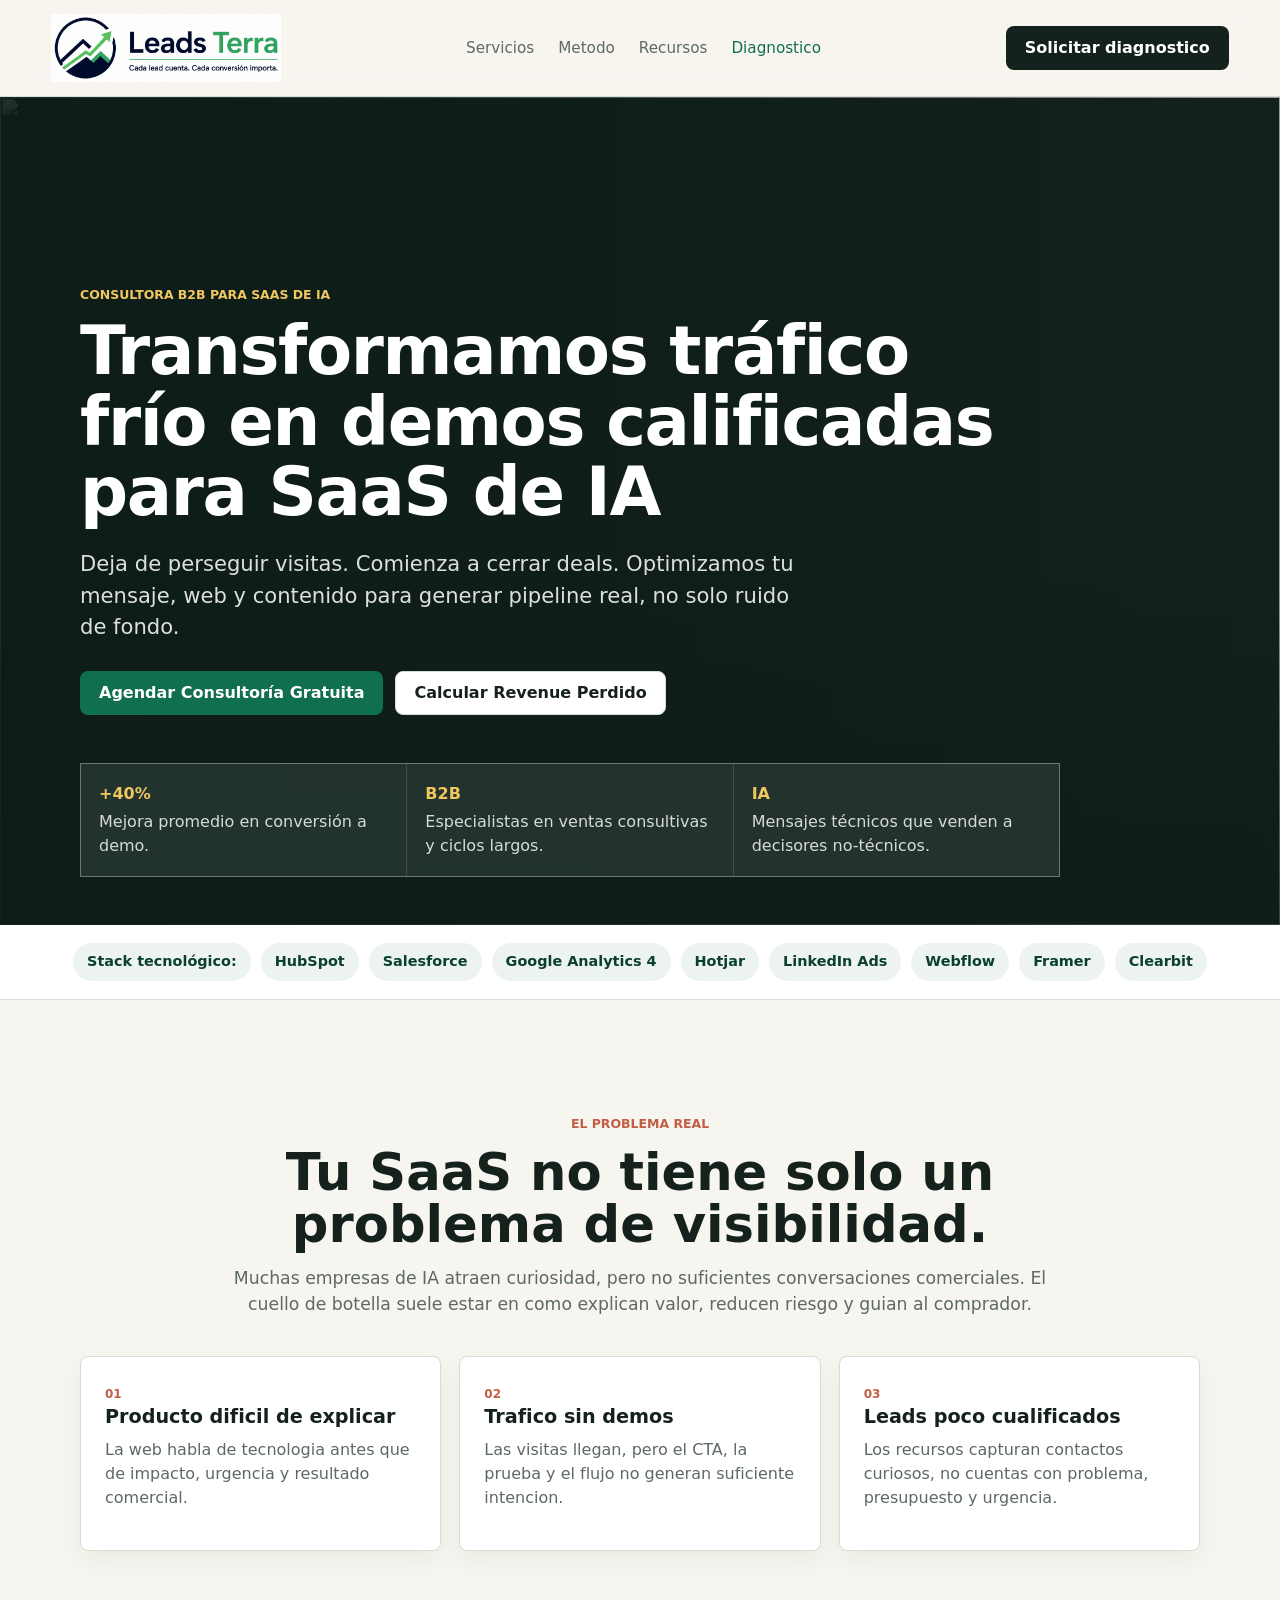
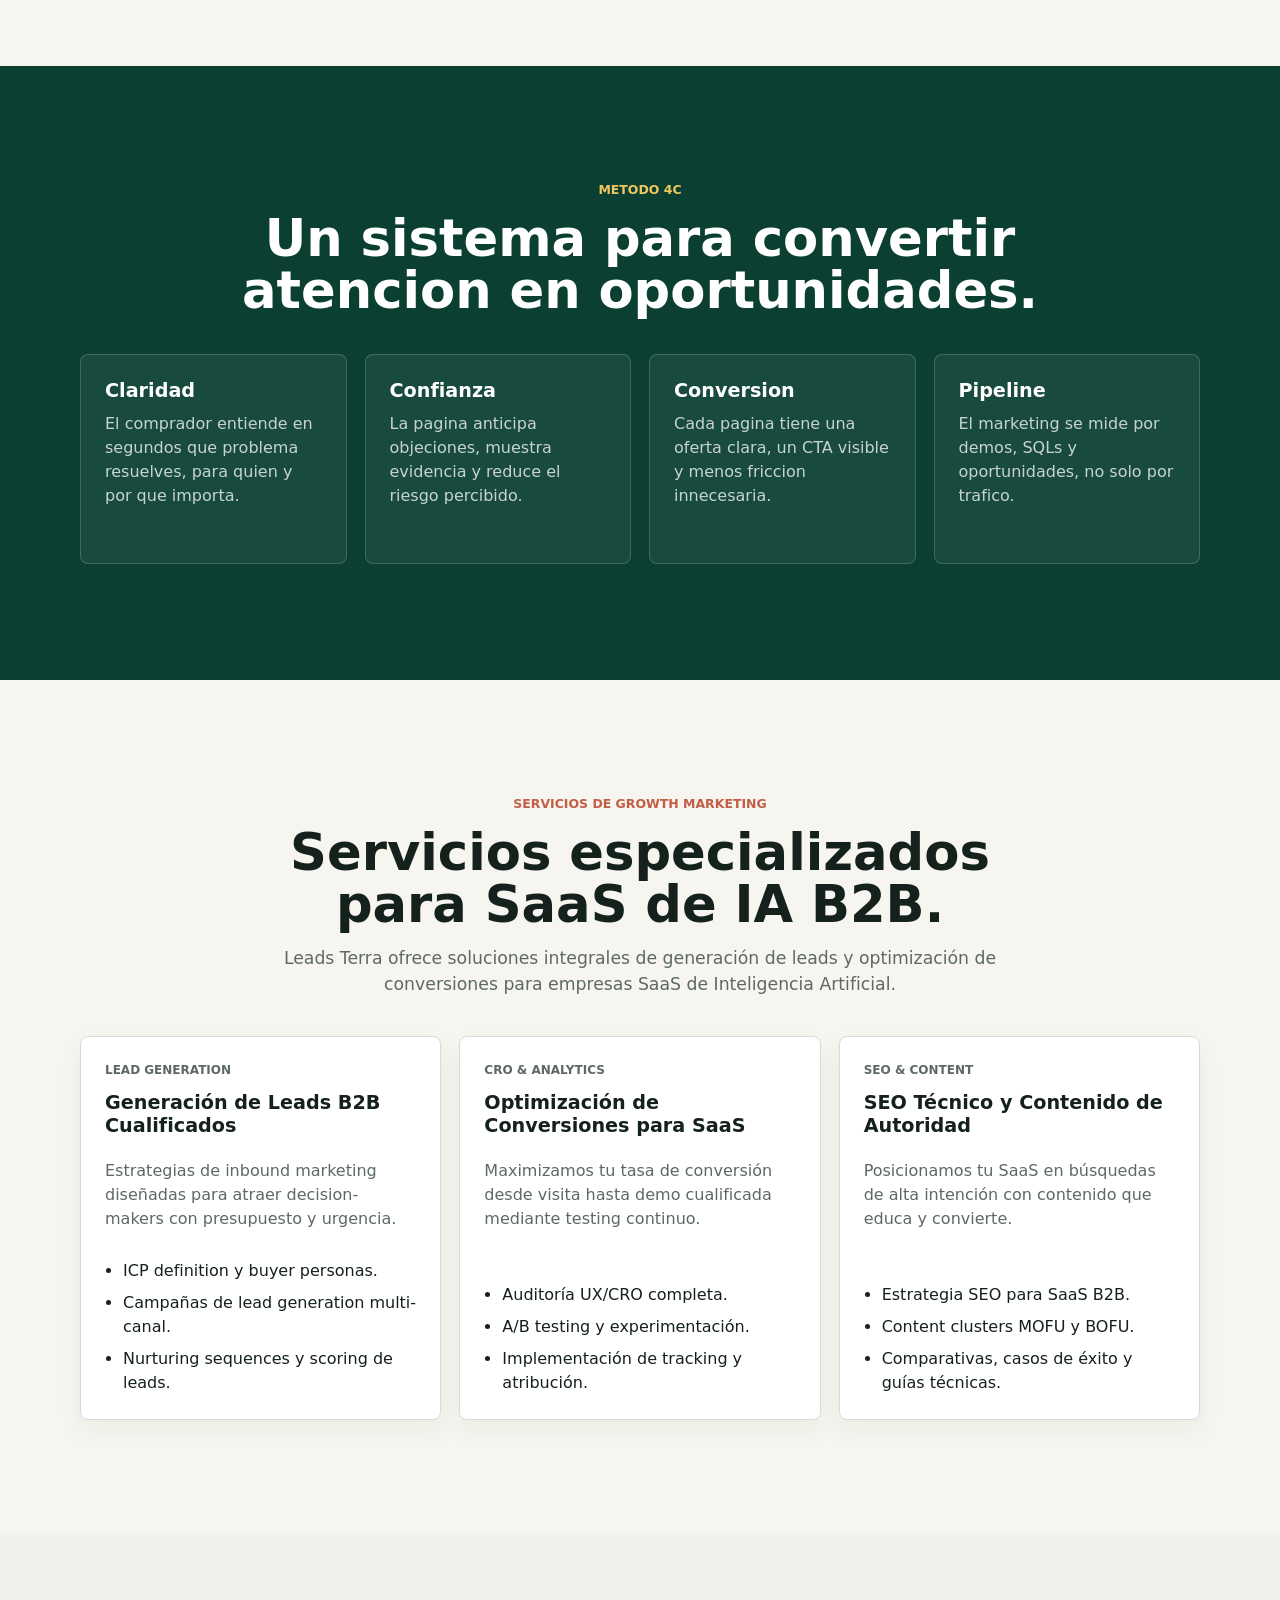
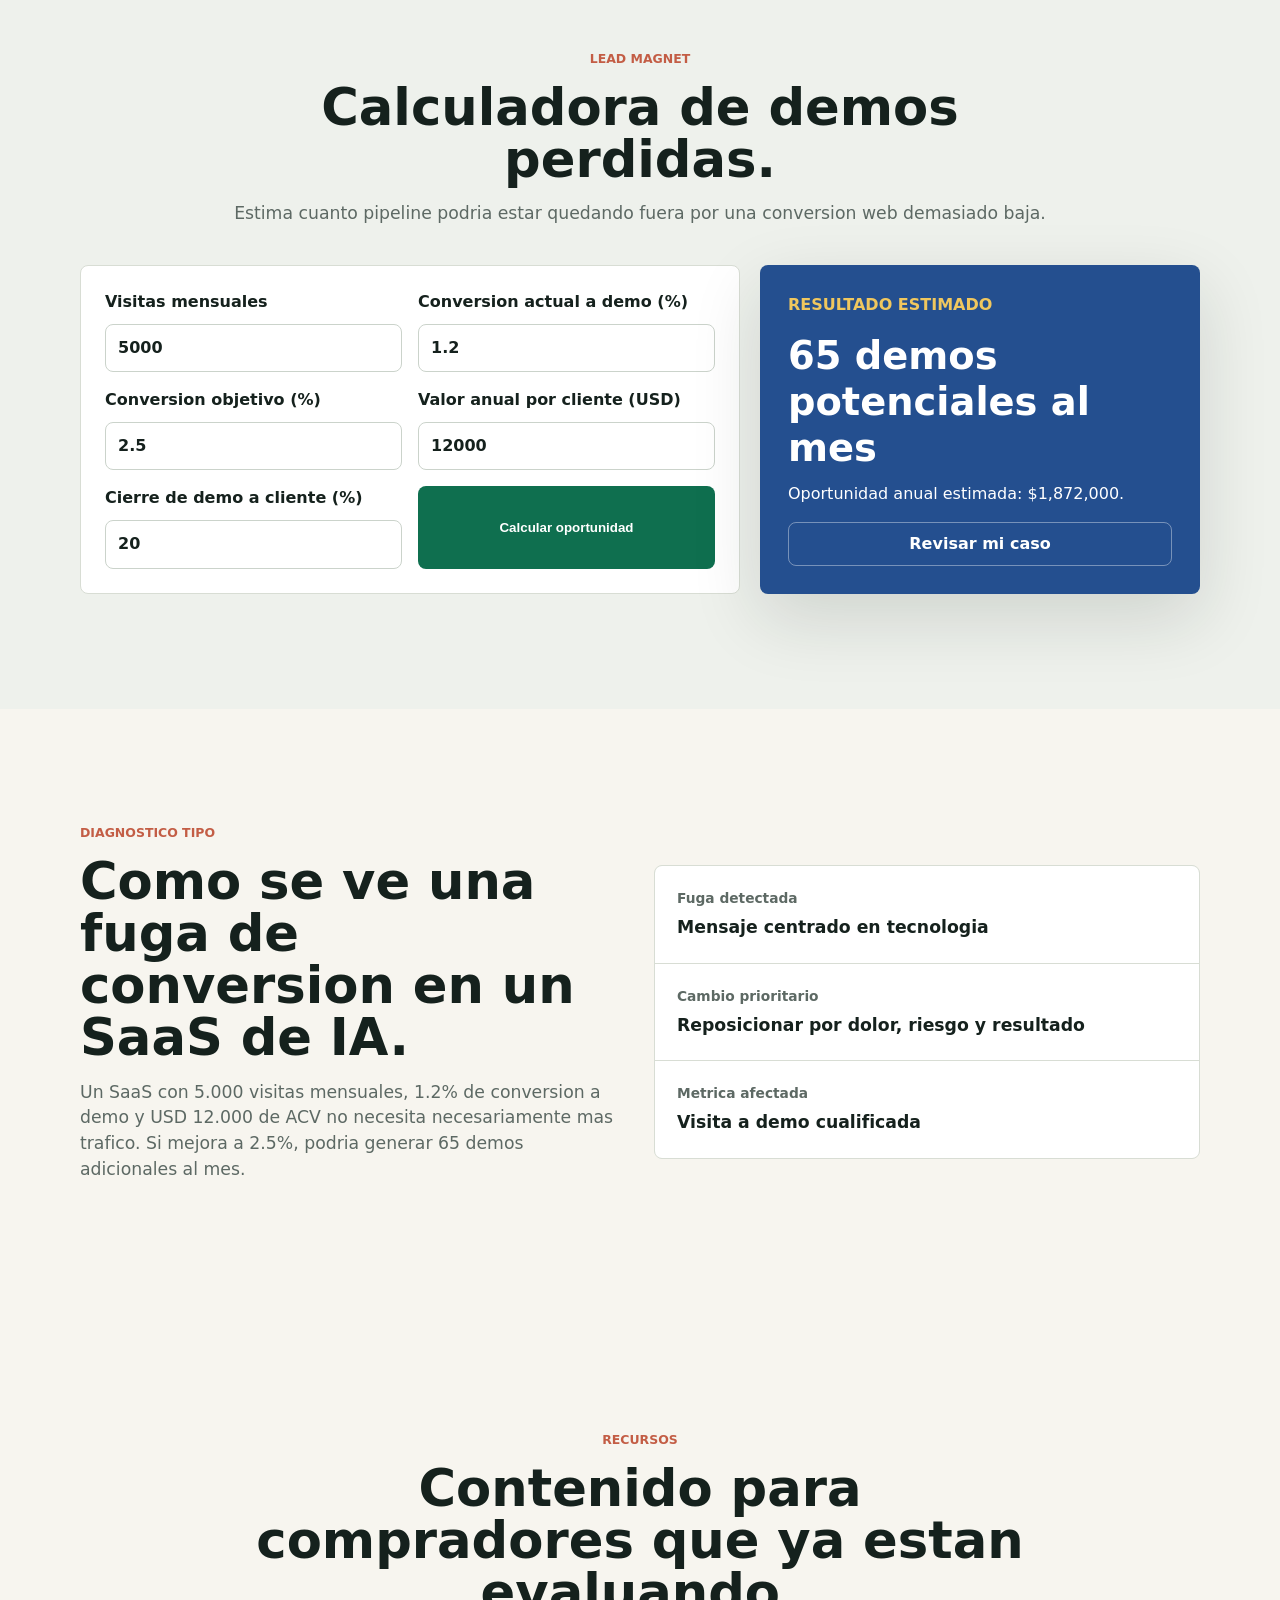
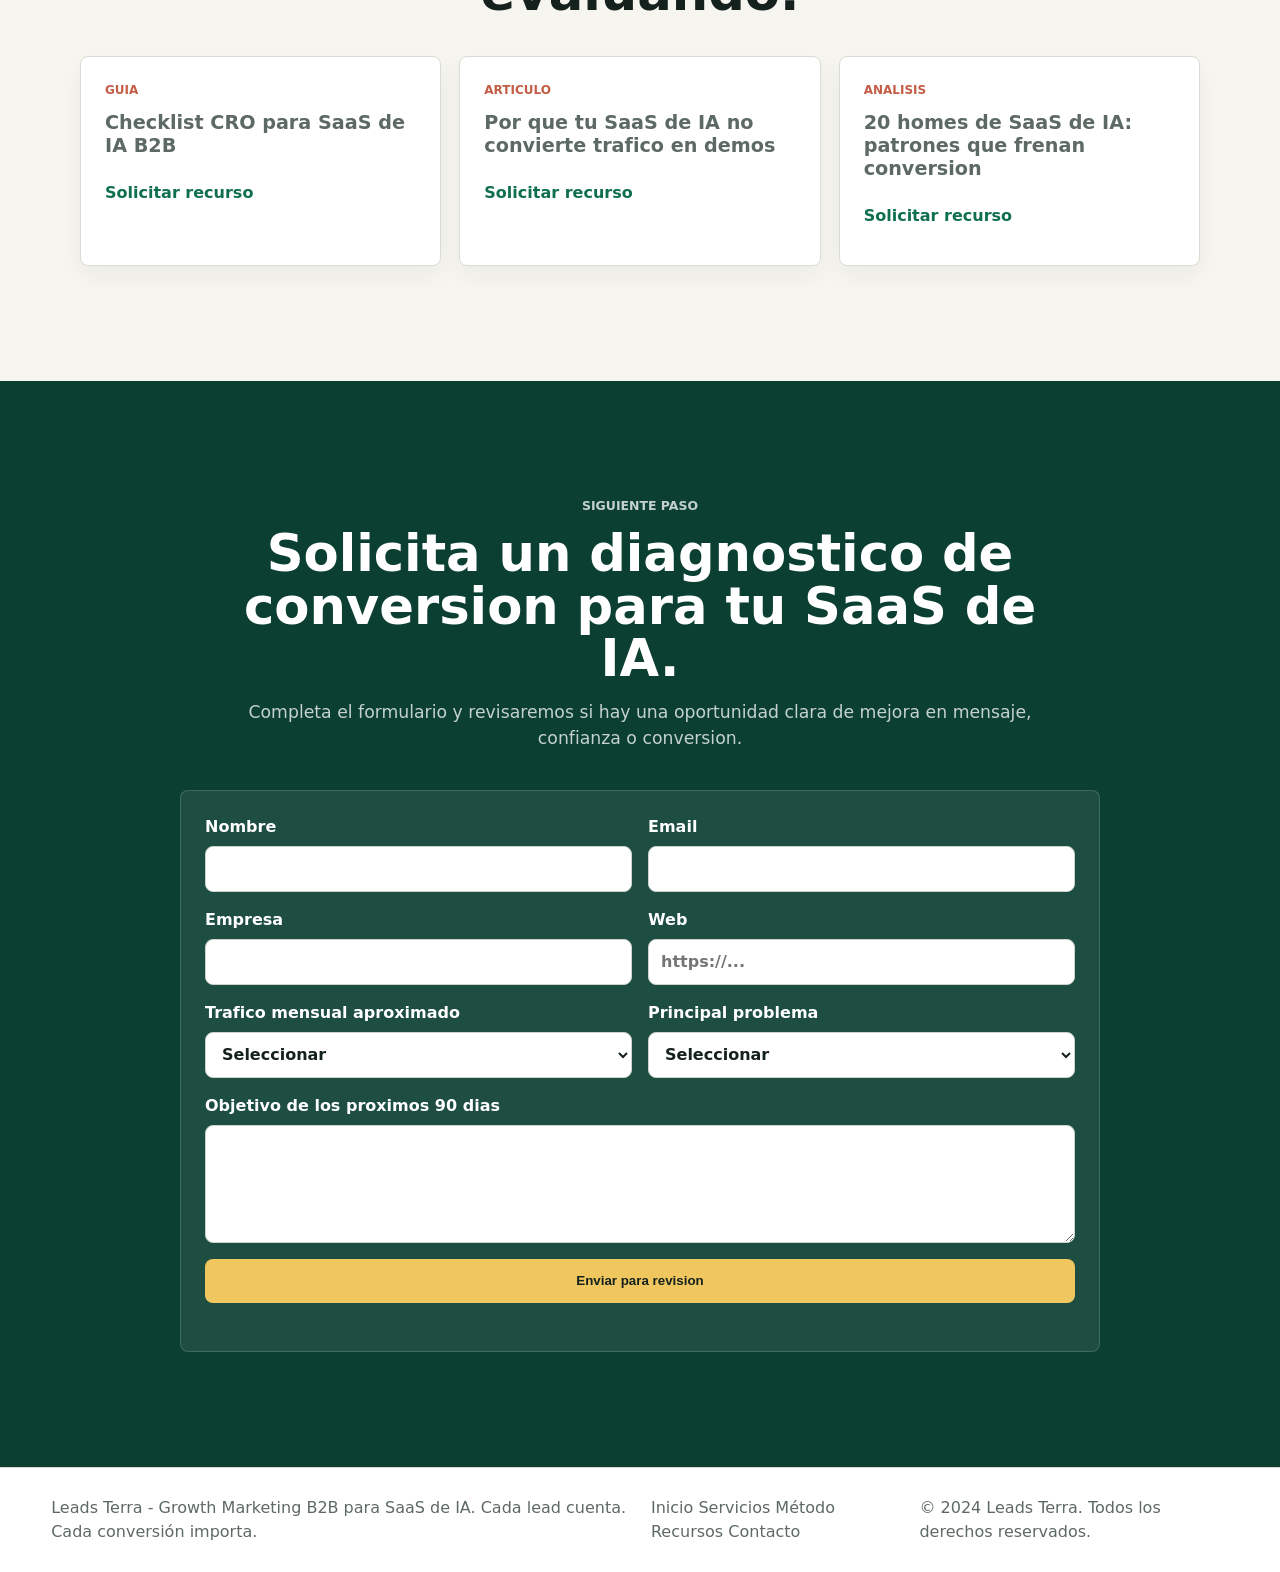
==== commit e40c0160: "Add Leads Terra logo" ====
--- a/index.html
+++ b/index.html
@@ -3,14 +3,18 @@
   <head>
     <meta charset="utf-8" />
     <meta name="viewport" content="width=device-width, initial-scale=1" />
-    <title>Leads Terra | Growth Marketing B2B para SaaS de IA</title>
+    <title>Leads Terra | Agencia de Marketing B2B y Generación de Leads en Perú</title>
     <meta
       name="description"
-      content="Leads Terra: Consultora de Growth Marketing B2B para SaaS de IA. Cada lead cuenta. Cada conversión importa. Transformamos tráfico en pipeline cualificado."
+      content="Leads Terra: Agencia especializada en generación de leads B2B, marketing de conversión y crecimiento de pipeline para SaaS y empresas de tecnología en Perú. Cada lead cuenta. Cada conversión importa."
     />
+    <meta
+      name="keywords"
+      content="agencia marketing digital Perú, generación de leads B2B, marketing de conversión, consultora SaaS Lima, growth marketing Perú, lead generation agency, pipeline de ventas, CRO Perú, marketing para startups, agencia SEO Lima, campañas LinkedIn Ads, email marketing B2B, automatización de marketing, consultora growth hacking"
+    />
     
     <!-- Canonical URL -->
-    <link rel="canonical" href="https://kathyweb.vercel.app/" />
+    <link rel="canonical" href="https://leads-terra.vercel.app/" />
     
     <!-- Favicon -->
     <link rel="icon" type="image/svg+xml" href="favicon.svg" />
@@ -18,25 +22,25 @@
     
     <!-- Open Graph / Facebook -->
     <meta property="og:type" content="website" />
-    <meta property="og:url" content="https://kathyweb.vercel.app/" />
-    <meta property="og:title" content="Kathy Web | Marketing de conversion para SaaS de IA" />
+    <meta property="og:url" content="https://leads-terra.vercel.app/" />
+    <meta property="og:title" content="Leads Terra | Agencia de Marketing B2B y Generación de Leads en Perú" />
     <meta
       property="og:description"
-      content="Consultora de marketing B2B para SaaS de IA. Claridad, contenido de autoridad y CRO para convertir visitas en demos cualificadas."
+      content="Especialistas en generación de leads calificados y conversión para SaaS B2B en Perú. +40% mejora promedio en conversiones. ¡Cada lead cuenta!"
     />
-    <meta property="og:image" content="https://kathyweb.vercel.app/og-image.jpg" />
-    <meta property="og:locale" content="es_ES" />
-    <meta property="og:site_name" content="Kathy Web" />
+    <meta property="og:image" content="https://leads-terra.vercel.app/og-image.jpg" />
+    <meta property="og:locale" content="es_PE" />
+    <meta property="og:site_name" content="Leads Terra" />
     
     <!-- Twitter Card -->
     <meta name="twitter:card" content="summary_large_image" />
-    <meta name="twitter:url" content="https://kathyweb.vercel.app/" />
-    <meta name="twitter:title" content="Kathy Web | Marketing de conversion para SaaS de IA" />
+    <meta name="twitter:url" content="https://leads-terra.vercel.app/" />
+    <meta name="twitter:title" content="Leads Terra | Agencia de Marketing B2B y Generación de Leads en Perú" />
     <meta
       name="twitter:description"
-      content="Consultora de marketing B2B para SaaS de IA. Claridad, contenido de autoridad y CRO para convertir visitas en demos cualificadas."
+      content="Especialistas en generación de leads calificados y conversión para SaaS B2B en Perú. +40% mejora promedio en conversiones."
     />
-    <meta name="twitter:image" content="https://kathyweb.vercel.app/og-image.jpg" />
+    <meta name="twitter:image" content="https://leads-terra.vercel.app/og-image.jpg" />
     
     <!-- Preconnect to external resources -->
     <link rel="preconnect" href="https://images.unsplash.com" crossorigin />
@@ -50,10 +54,10 @@
       "@type": "ProfessionalService",
       "name": "Kathy Web",
       "alternateName": "KW",
-      "url": "https://kathyweb.vercel.app/",
-      "logo": "https://kathyweb.vercel.app/favicon.svg",
+      "url": "https://leads-terra.vercel.app/",
+      "logo": "https://leads-terra.vercel.app/logo-leads-terra-cropped.png",
       "description": "Consultora de marketing B2B para SaaS de IA. Transformamos tráfico frío en demos calificadas con +40% de mejora promedio en conversión.",
-      "image": "https://kathyweb.vercel.app/og-image.jpg",
+      "image": "https://leads-terra.vercel.app/og-image.jpg",
       "sameAs": [
         "https://github.com/katysantacruztradu-boop/kathyweb"
       ],
@@ -161,8 +165,7 @@
   <body>
     <header class="site-header">
       <a class="brand" href="#inicio" aria-label="Leads Terra inicio">
-        <span class="brand-mark">LT</span>
-        <span>Leads Terra</span>
+        <img class="brand-logo" src="logo-leads-terra-cropped.png" alt="Leads Terra" width="1585" height="469" />
       </a>
       <nav class="nav" aria-label="Navegacion principal">
         <a href="#servicios">Servicios</a>
--- a/styles.css
+++ b/styles.css
@@ -68,15 +68,10 @@
   letter-spacing: 0;
 }
 
-.brand-mark {
-  display: grid;
-  place-items: center;
-  width: 38px;
-  height: 38px;
-  color: var(--white);
-  background: var(--green-dark);
-  border-radius: 8px;
-  font-size: 0.85rem;
+.brand-logo {
+  display: block;
+  width: clamp(170px, 18vw, 230px);
+  height: auto;
 }
 
 .nav {
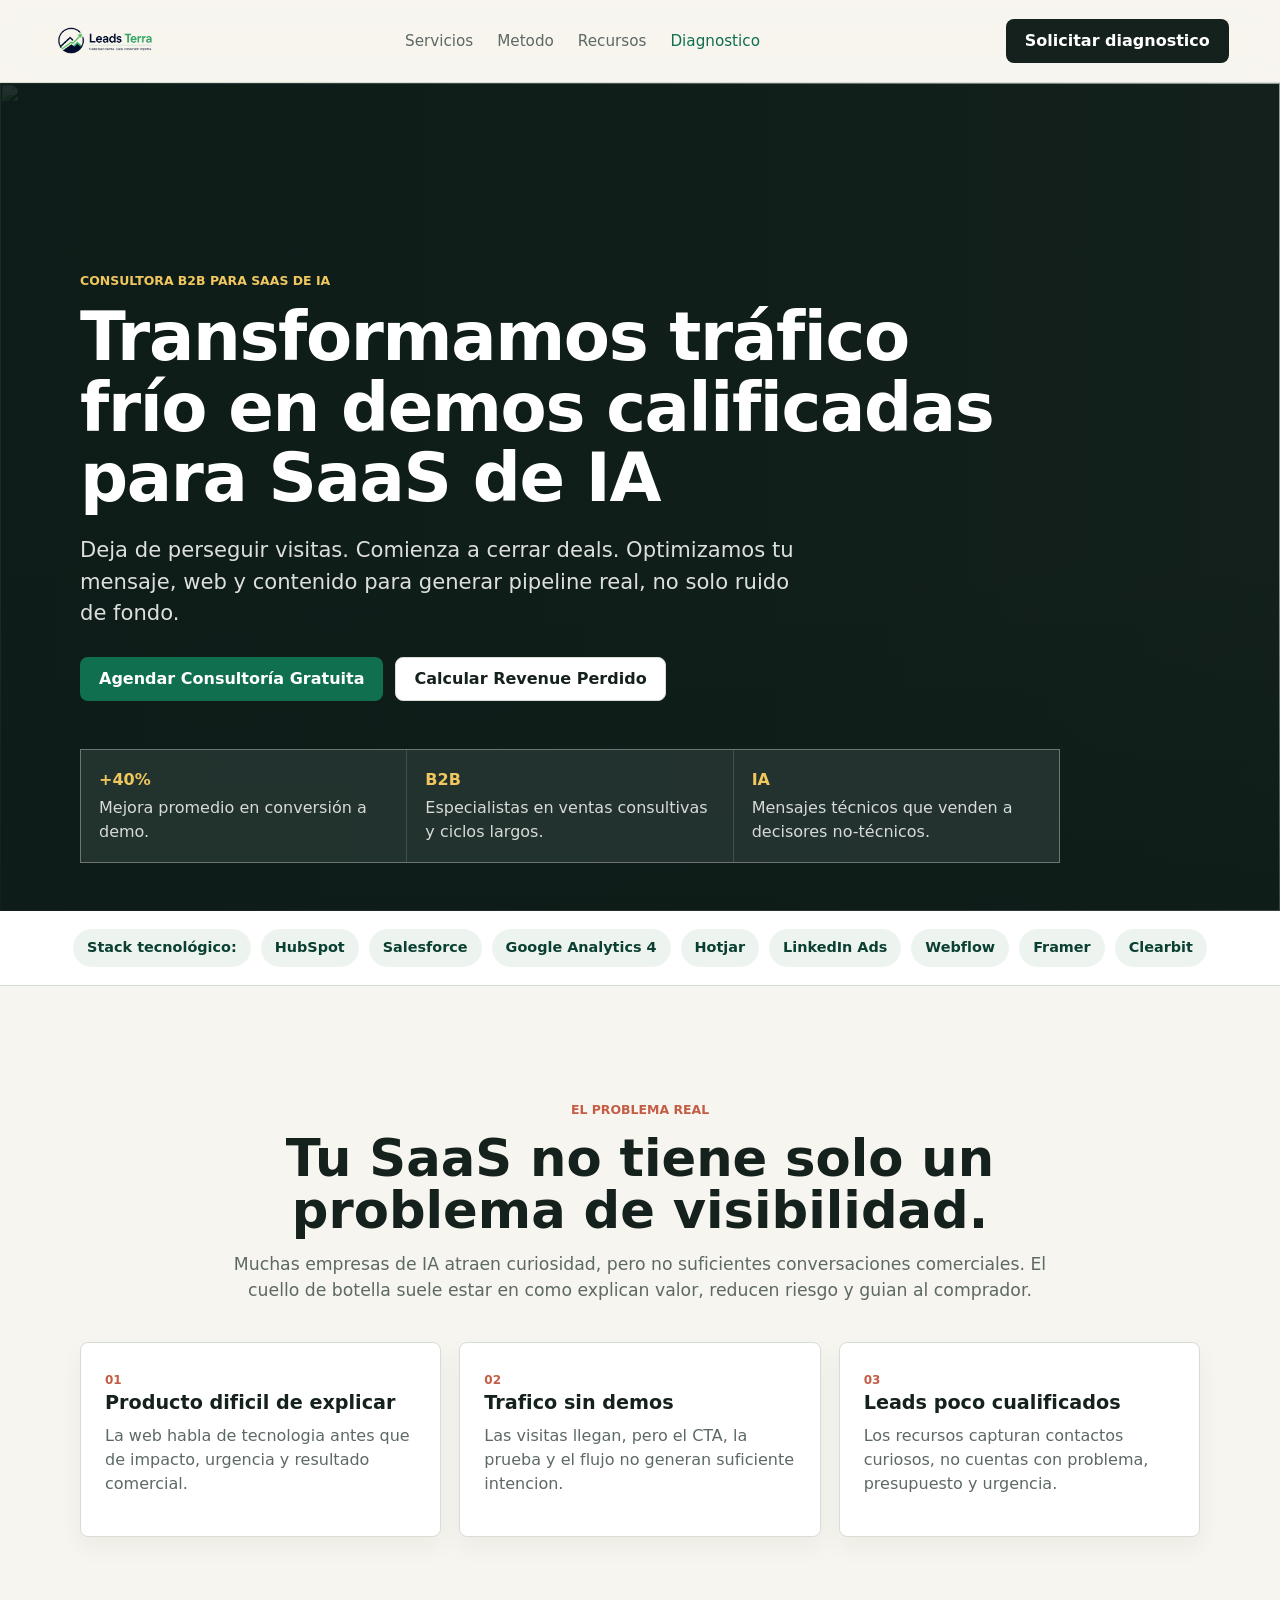
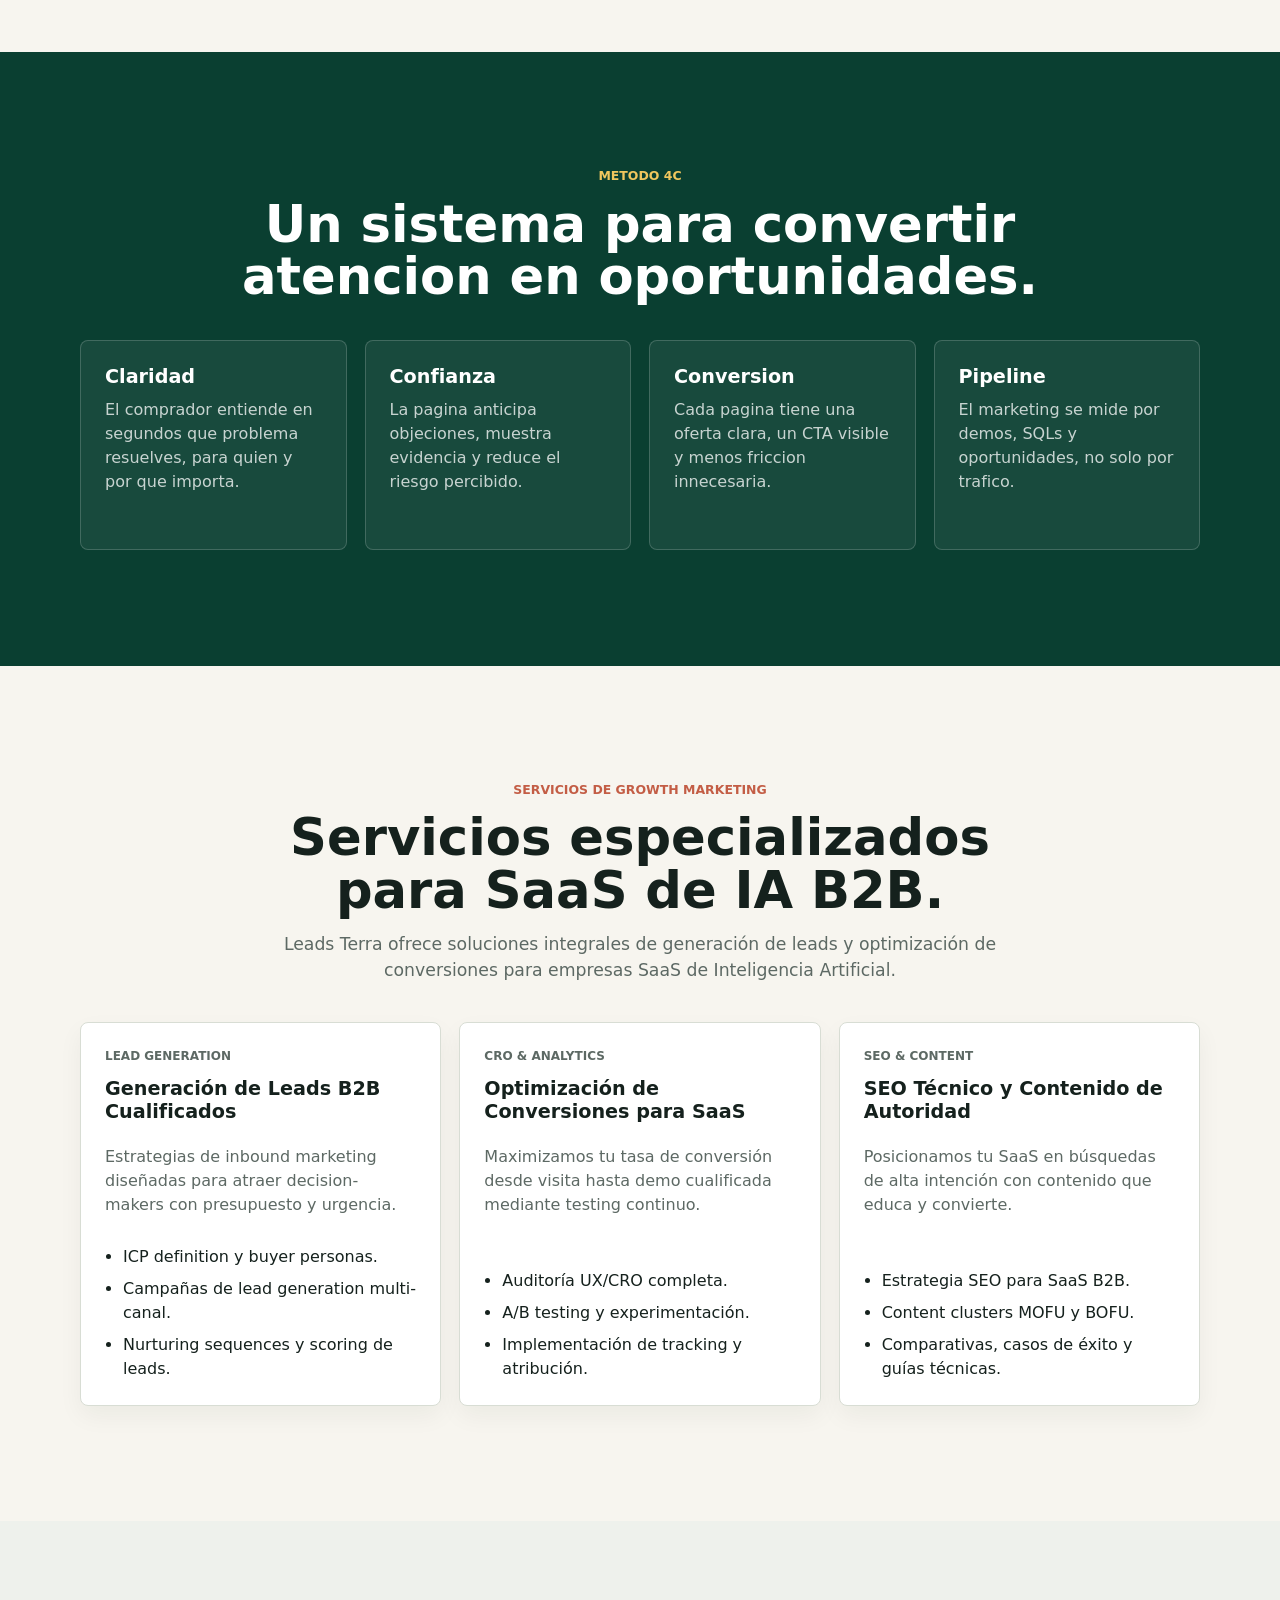
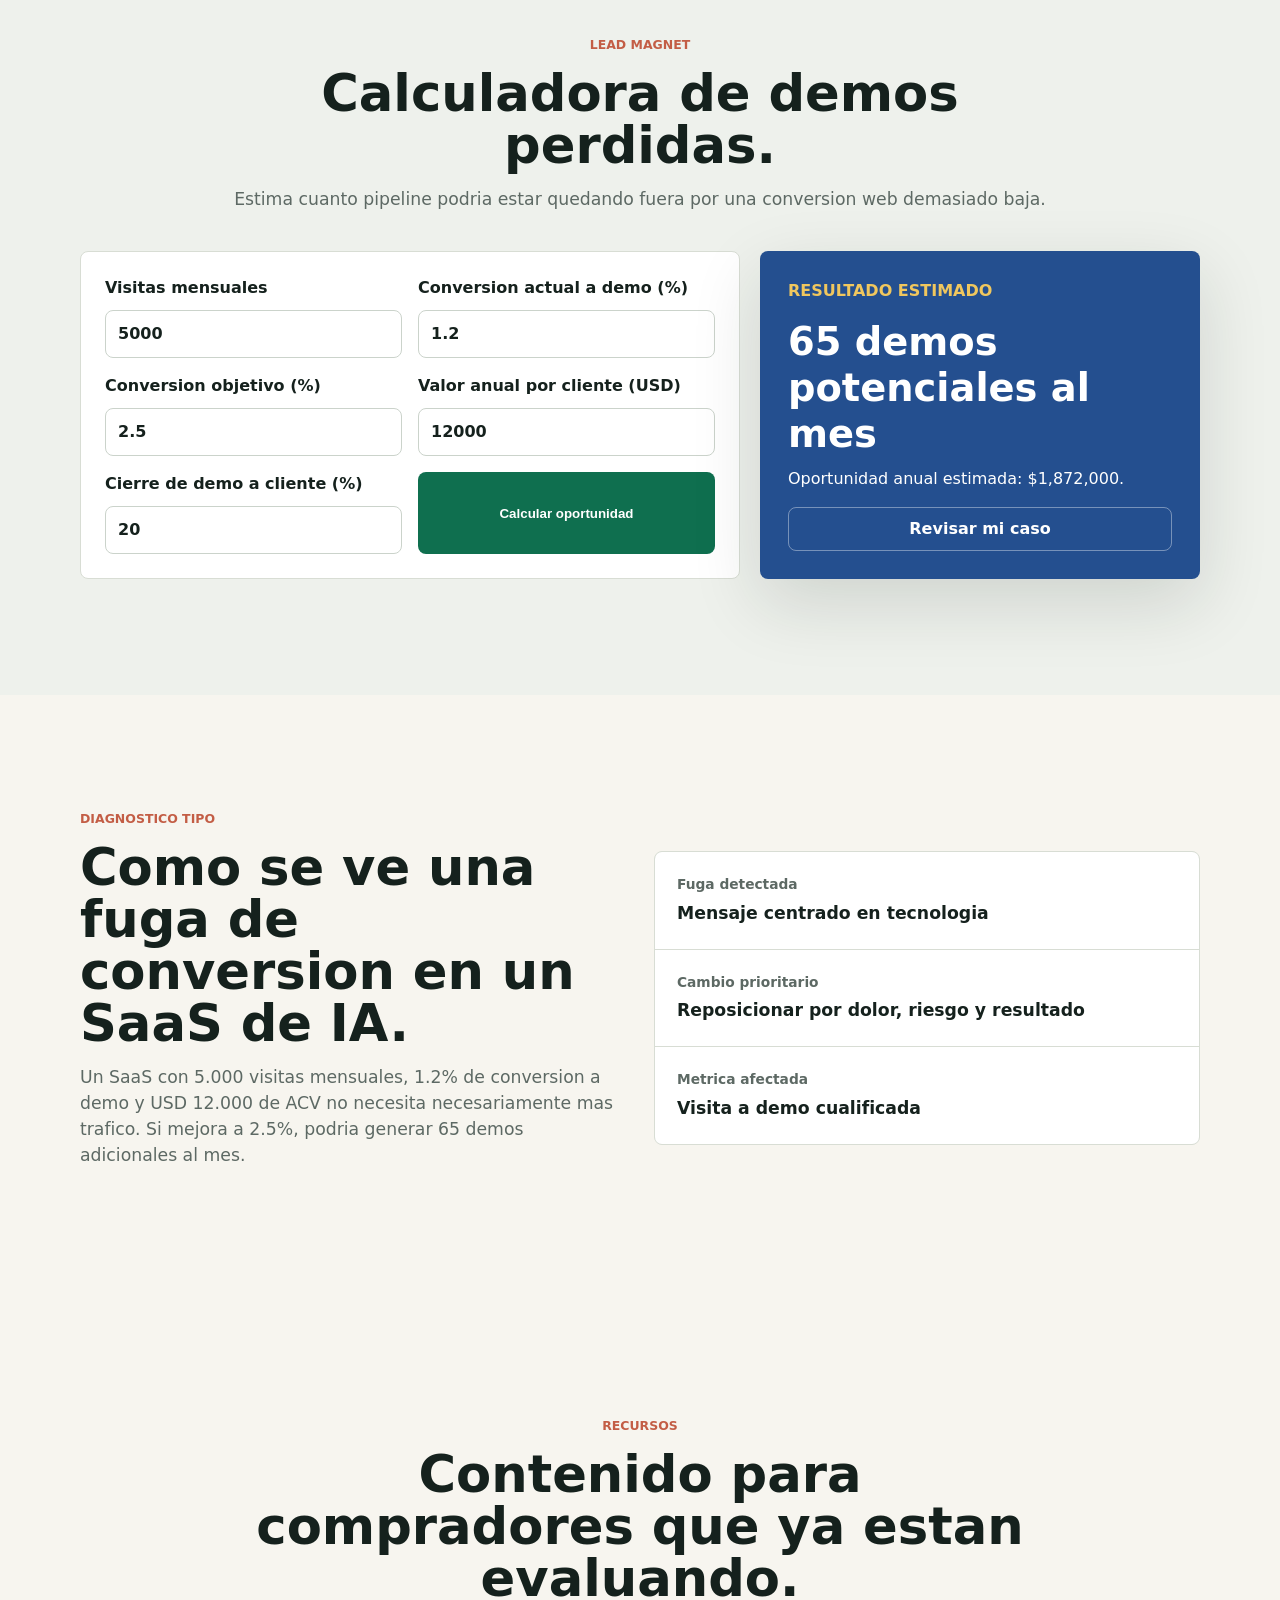
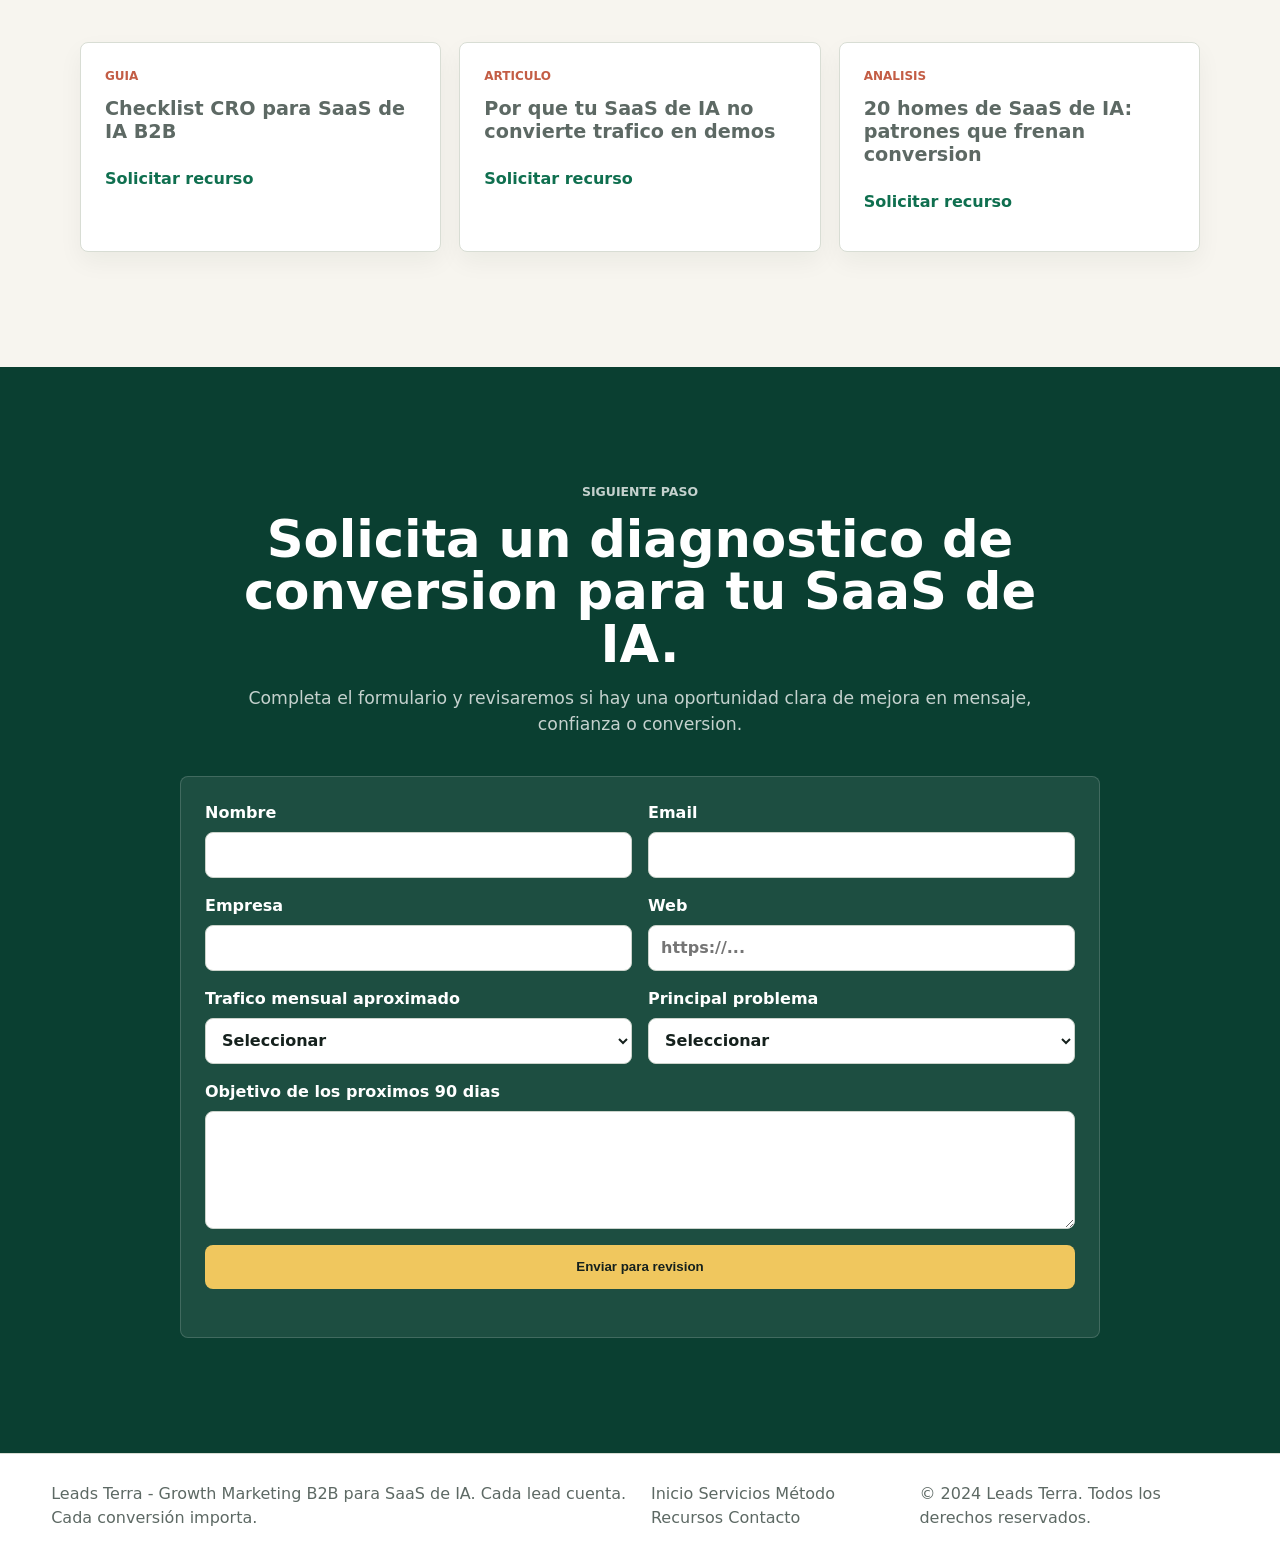
==== commit 703dd460: "Use optimized Leads Terra logo" ====
--- a/index.html
+++ b/index.html
@@ -165,7 +165,7 @@
   <body>
     <header class="site-header">
       <a class="brand" href="#inicio" aria-label="Leads Terra inicio">
-        <img class="brand-logo" src="logo-leads-terra-cropped.png" alt="Leads Terra" width="1585" height="469" />
+        <img class="brand-logo" src="logo-leads-terra-cropped.png" alt="Leads Terra" width="350" height="175" />
       </a>
       <nav class="nav" aria-label="Navegacion principal">
         <a href="#servicios">Servicios</a>
--- a/styles.css
+++ b/styles.css
@@ -70,8 +70,8 @@
 
 .brand-logo {
   display: block;
-  width: clamp(170px, 18vw, 230px);
-  height: auto;
+  width: auto;
+  height: clamp(42px, 5vw, 54px);
 }
 
 .nav {
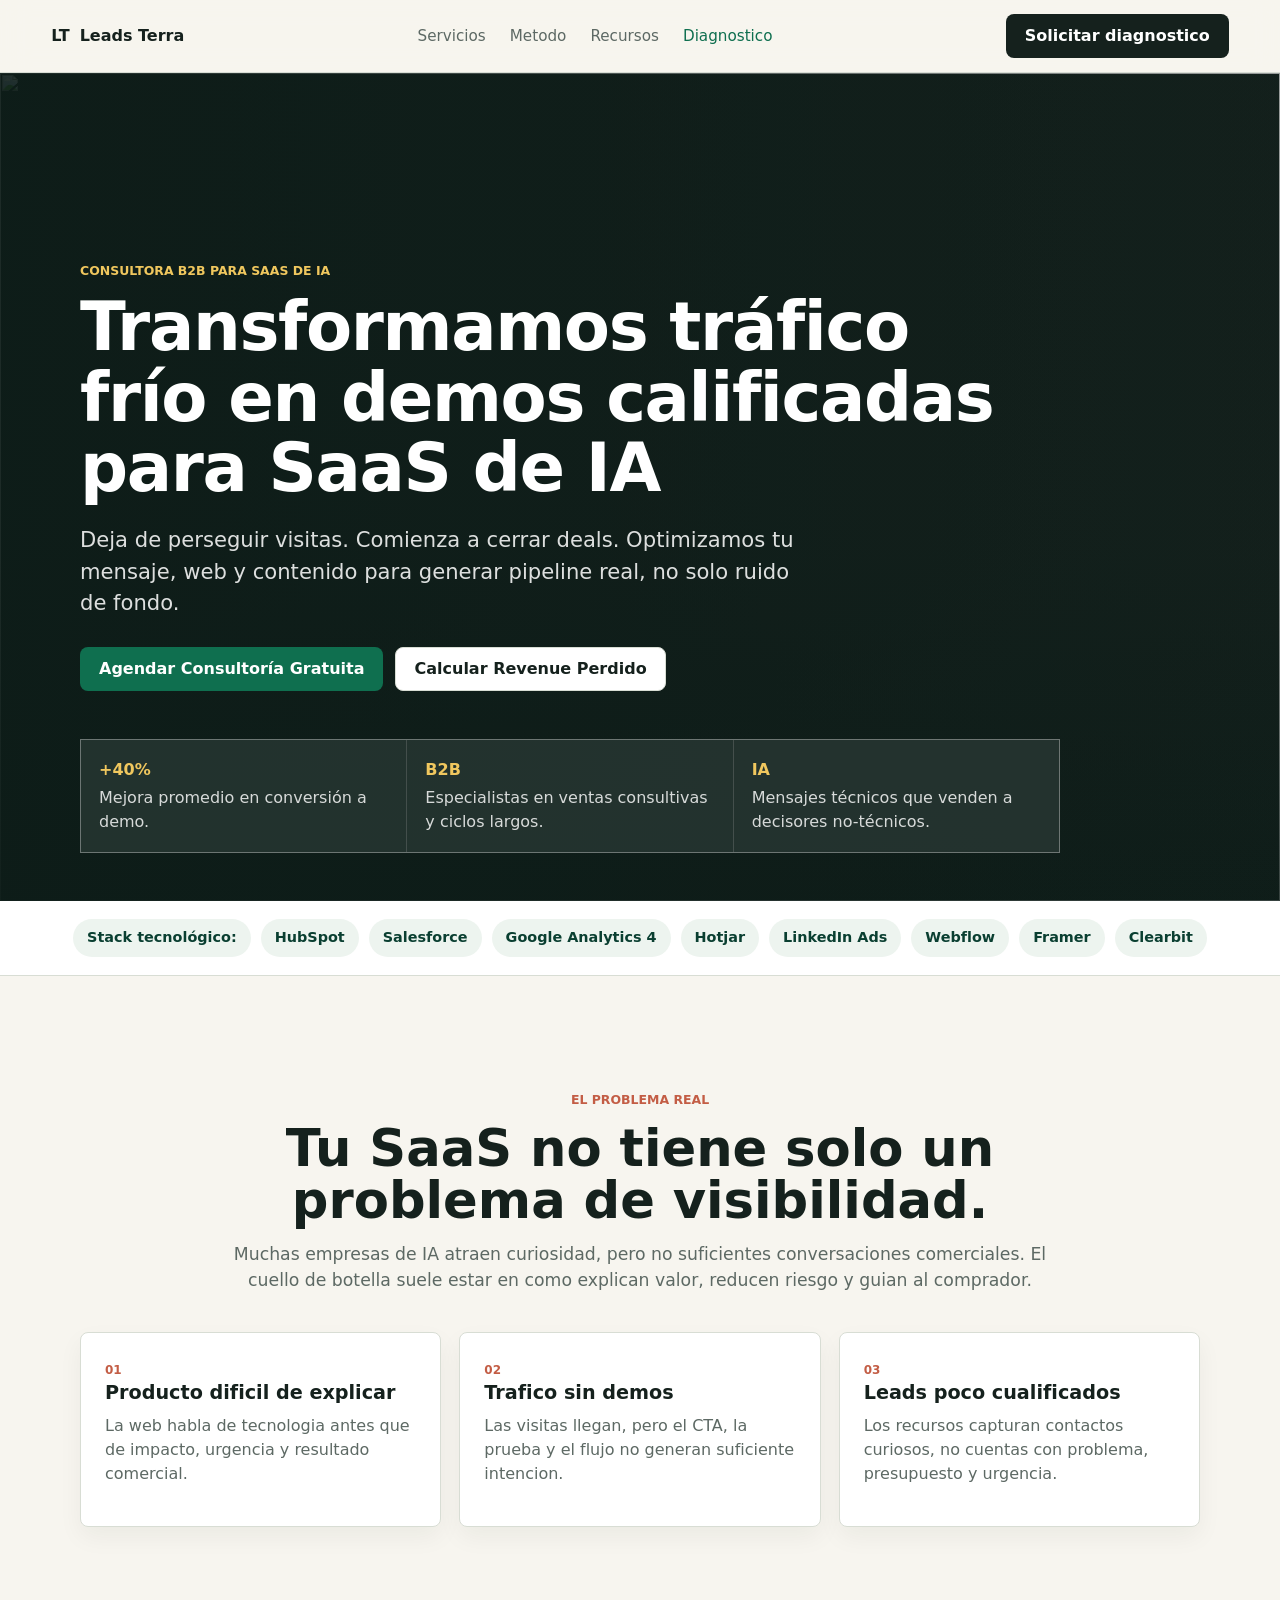
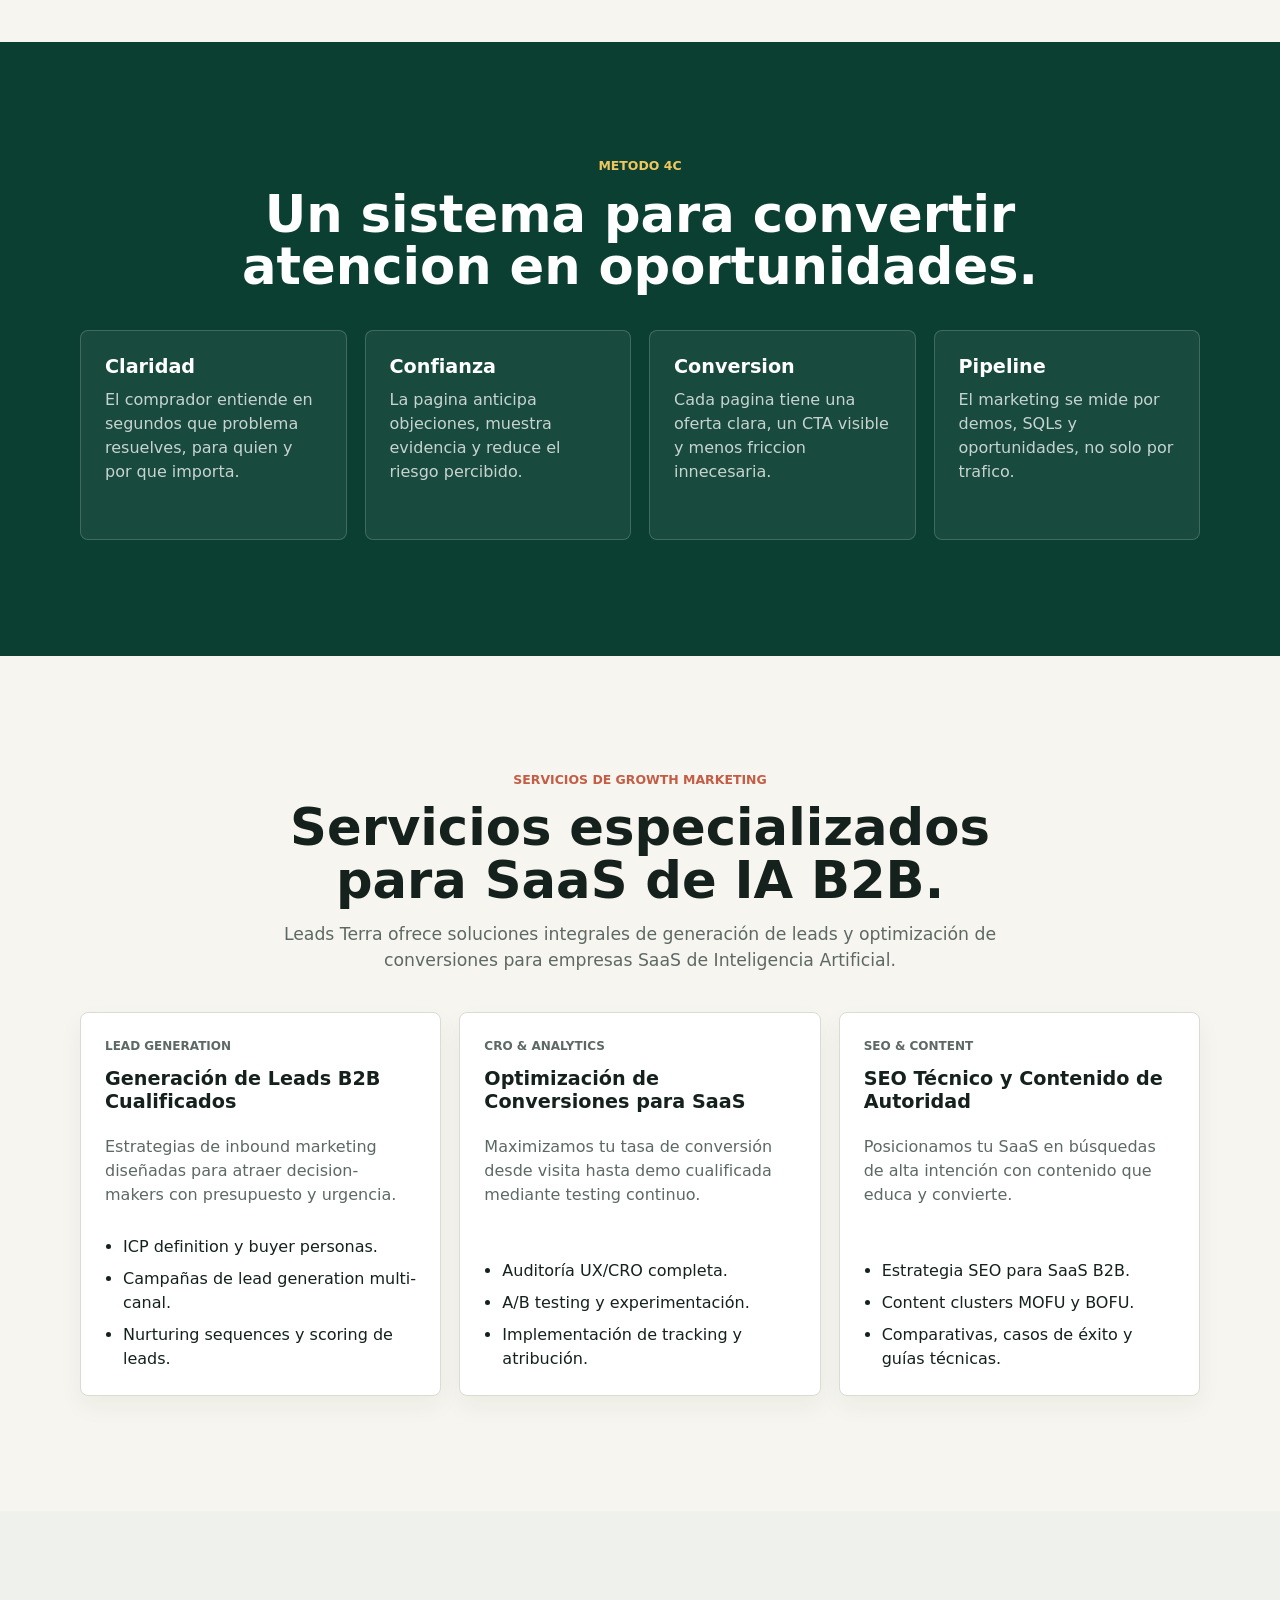
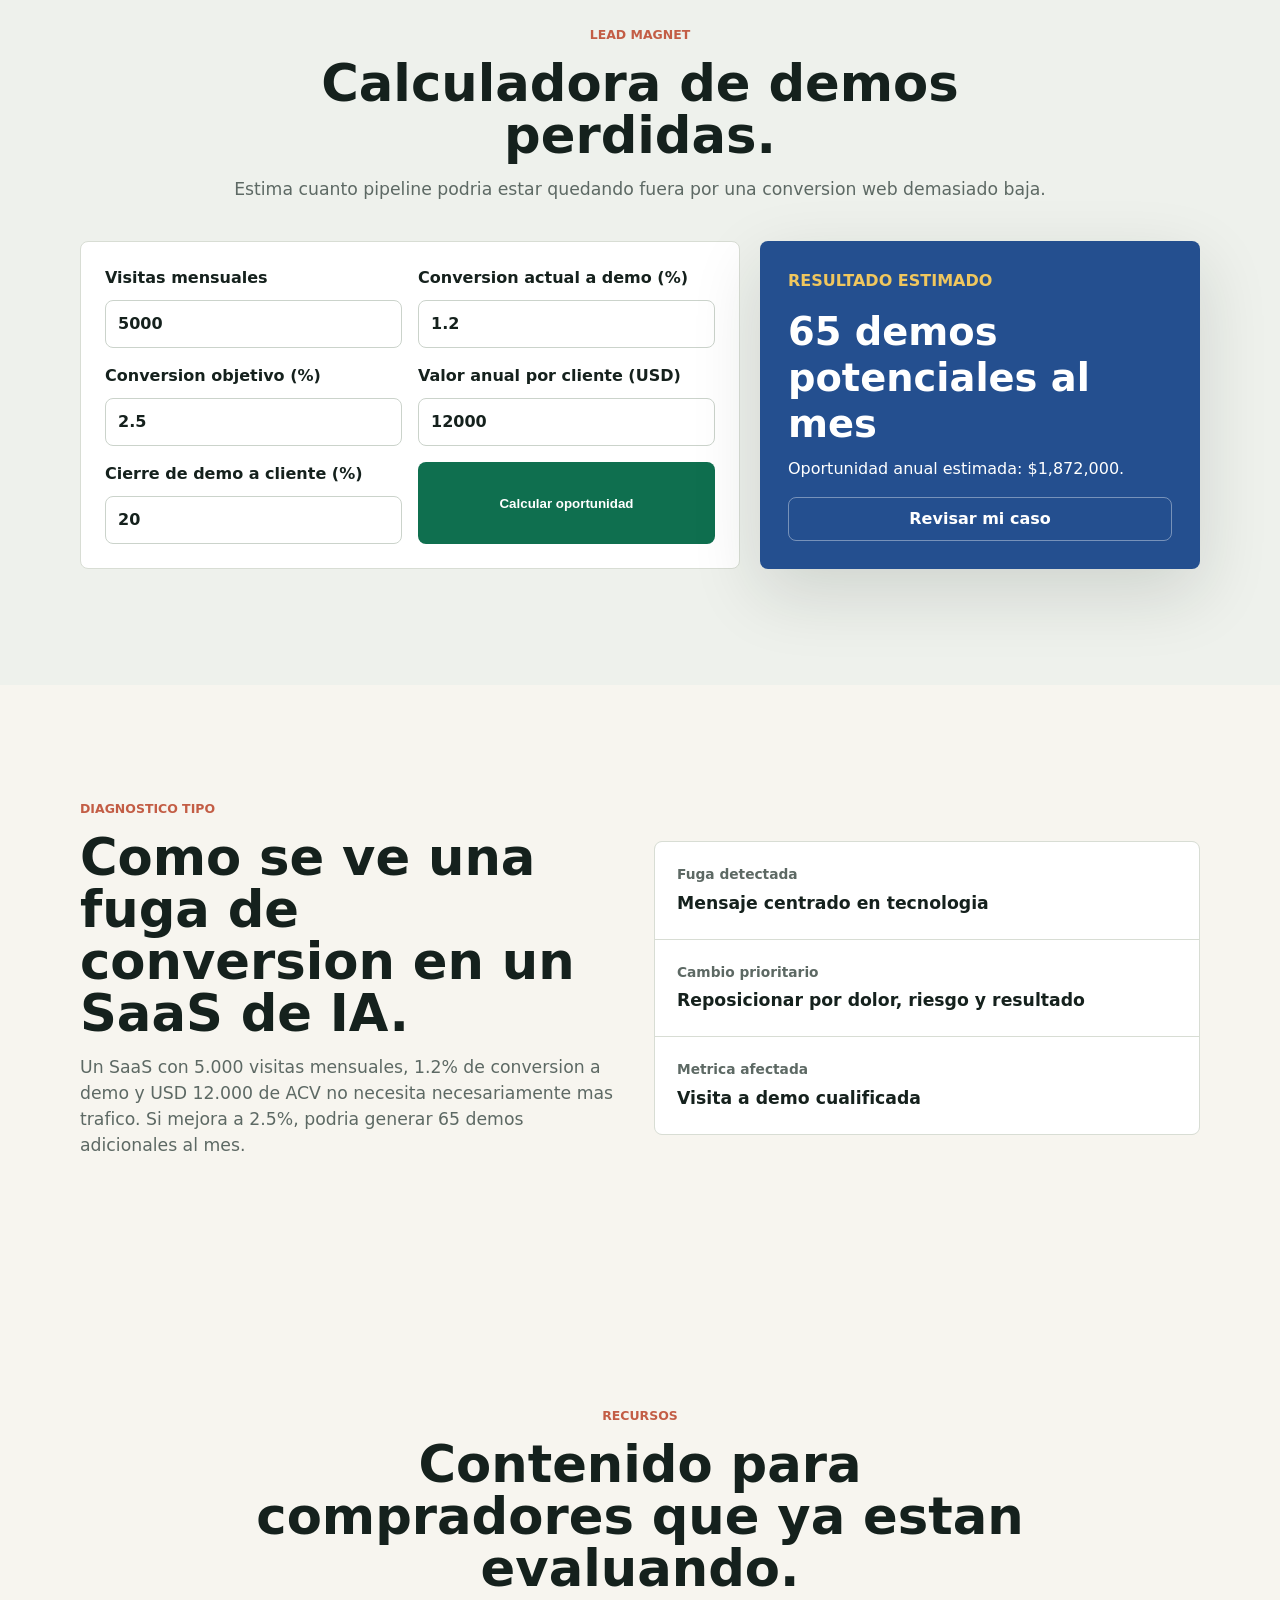
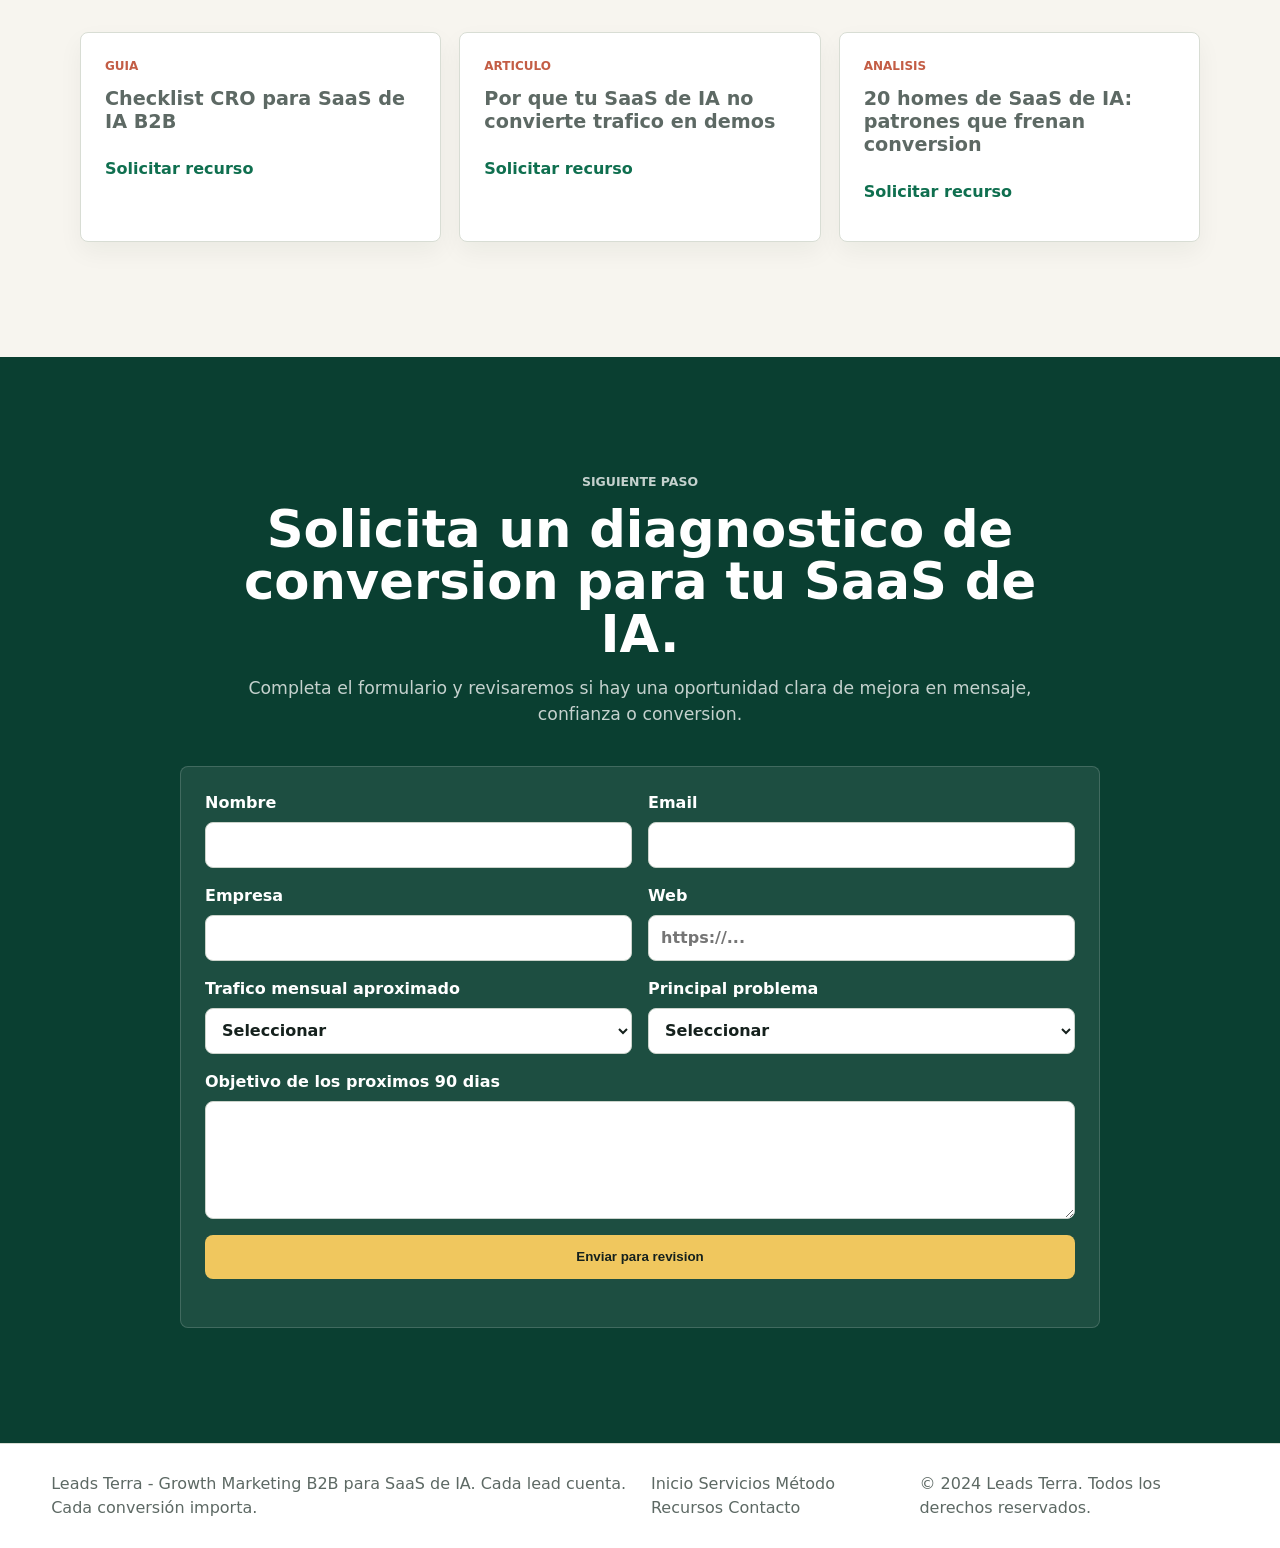
==== commit 8a736a56: "Update all URLs to leads-terra.vercel.app" ====
--- a/index.html
+++ b/index.html
@@ -55,7 +55,7 @@
       "name": "Kathy Web",
       "alternateName": "KW",
       "url": "https://leads-terra.vercel.app/",
-      "logo": "https://leads-terra.vercel.app/logo-leads-terra-cropped.png",
+      "logo": "https://leads-terra.vercel.app/favicon.svg",
       "description": "Consultora de marketing B2B para SaaS de IA. Transformamos tráfico frío en demos calificadas con +40% de mejora promedio en conversión.",
       "image": "https://leads-terra.vercel.app/og-image.jpg",
       "sameAs": [
@@ -165,7 +165,8 @@
   <body>
     <header class="site-header">
       <a class="brand" href="#inicio" aria-label="Leads Terra inicio">
-        <img class="brand-logo" src="logo-leads-terra-cropped.png" alt="Leads Terra" width="350" height="175" />
+        <span class="brand-mark">LT</span>
+        <span>Leads Terra</span>
       </a>
       <nav class="nav" aria-label="Navegacion principal">
         <a href="#servicios">Servicios</a>
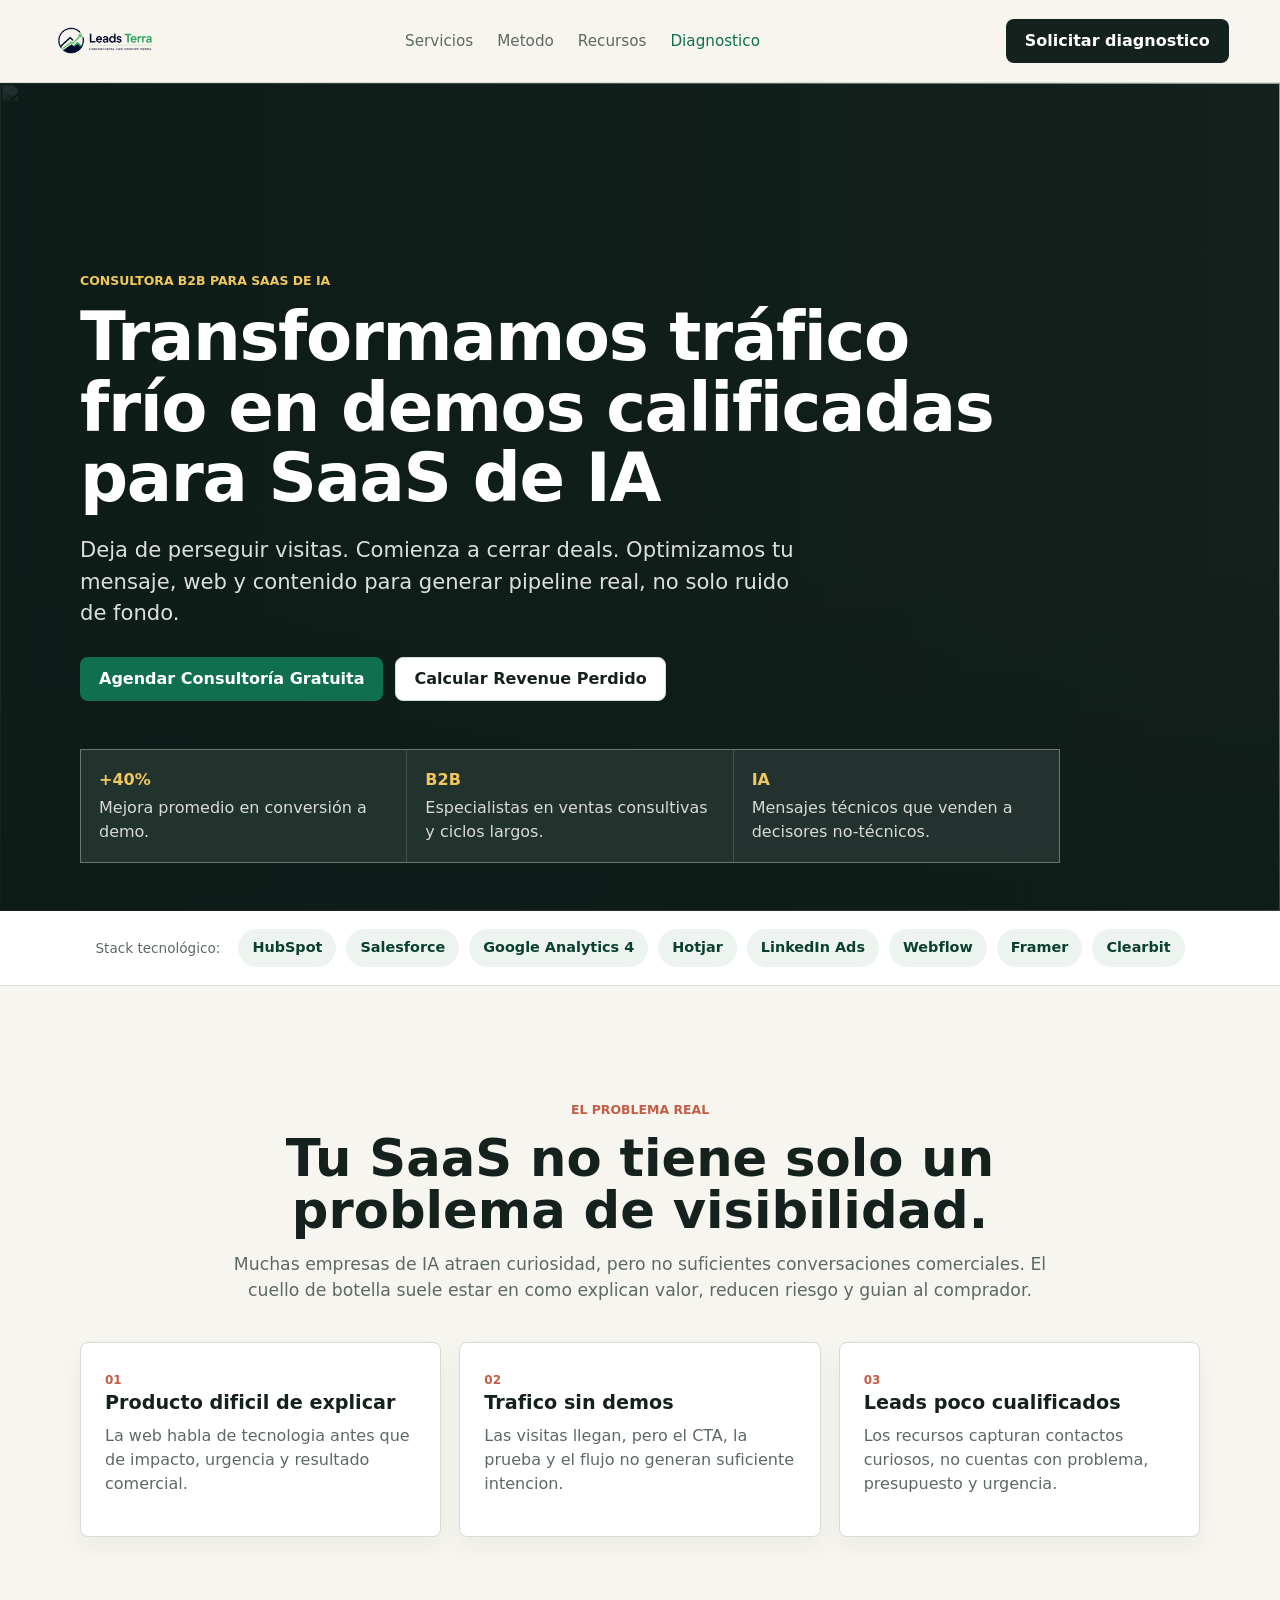
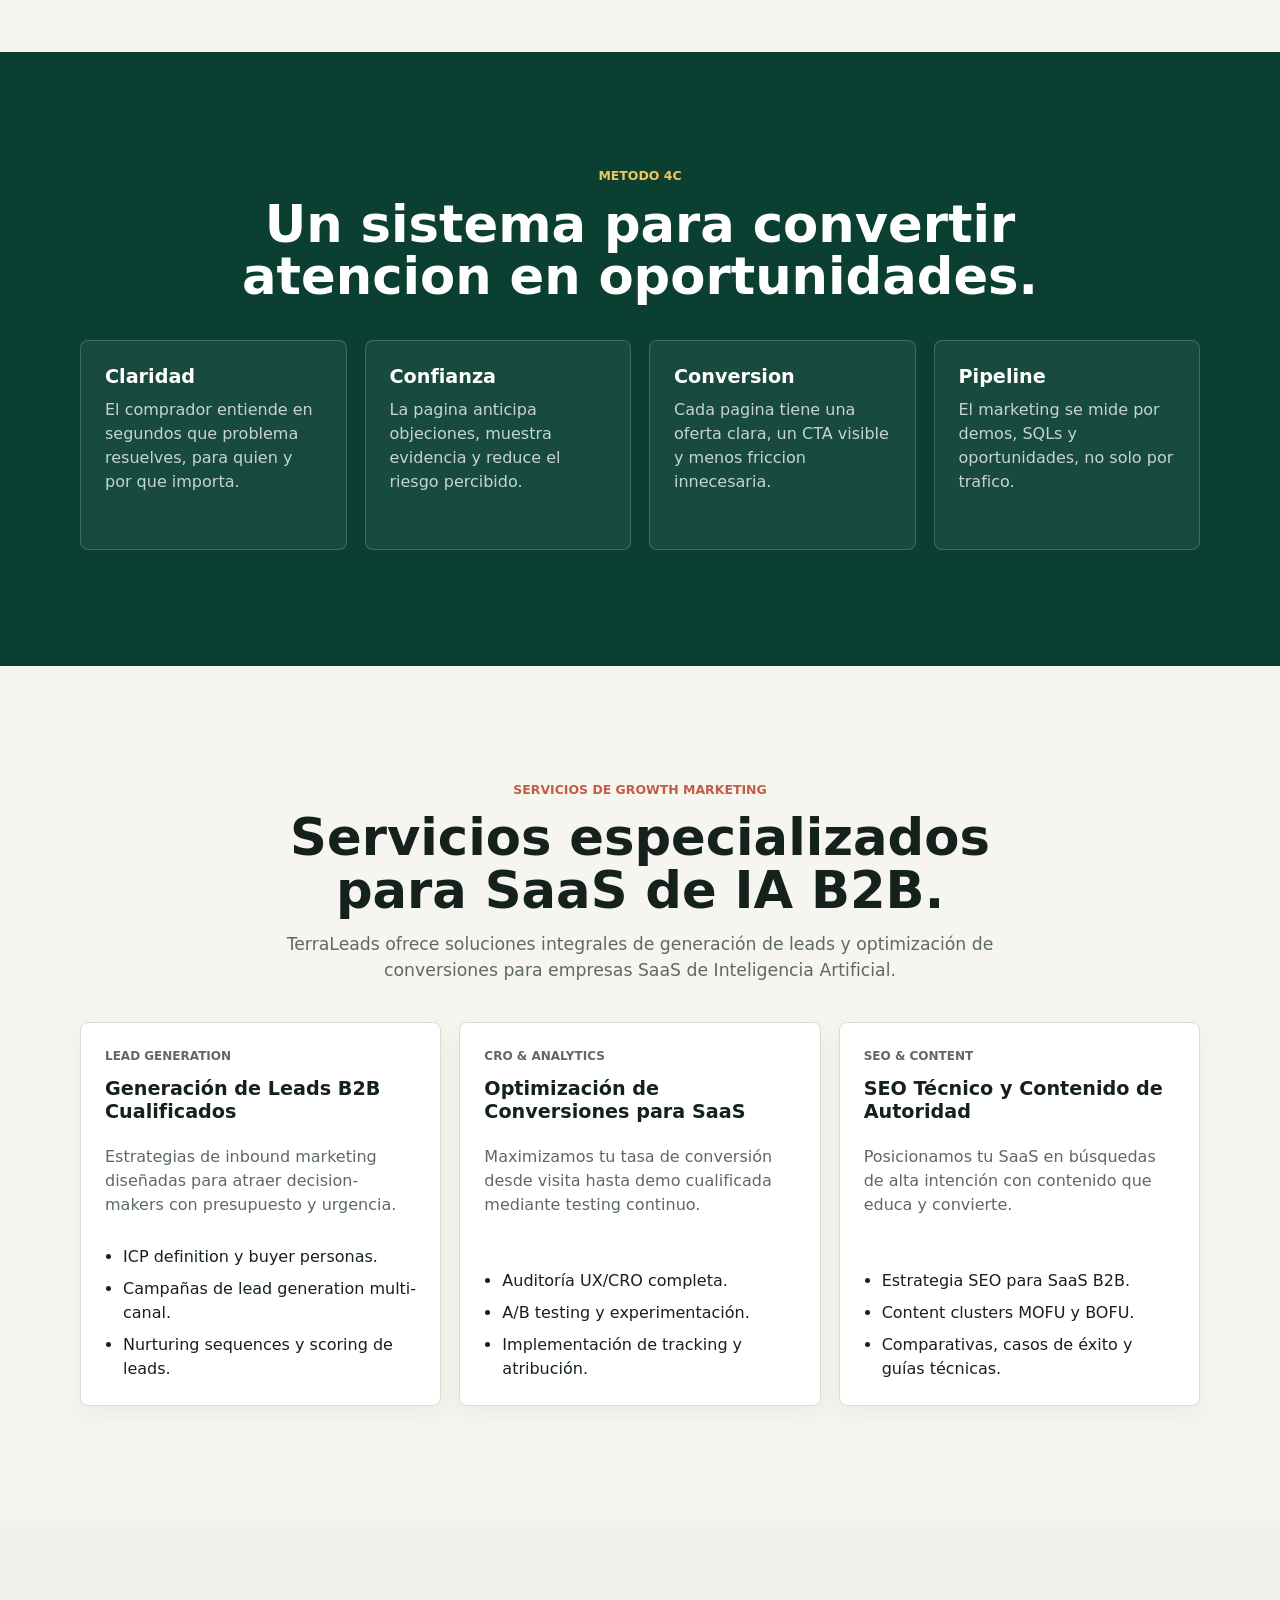
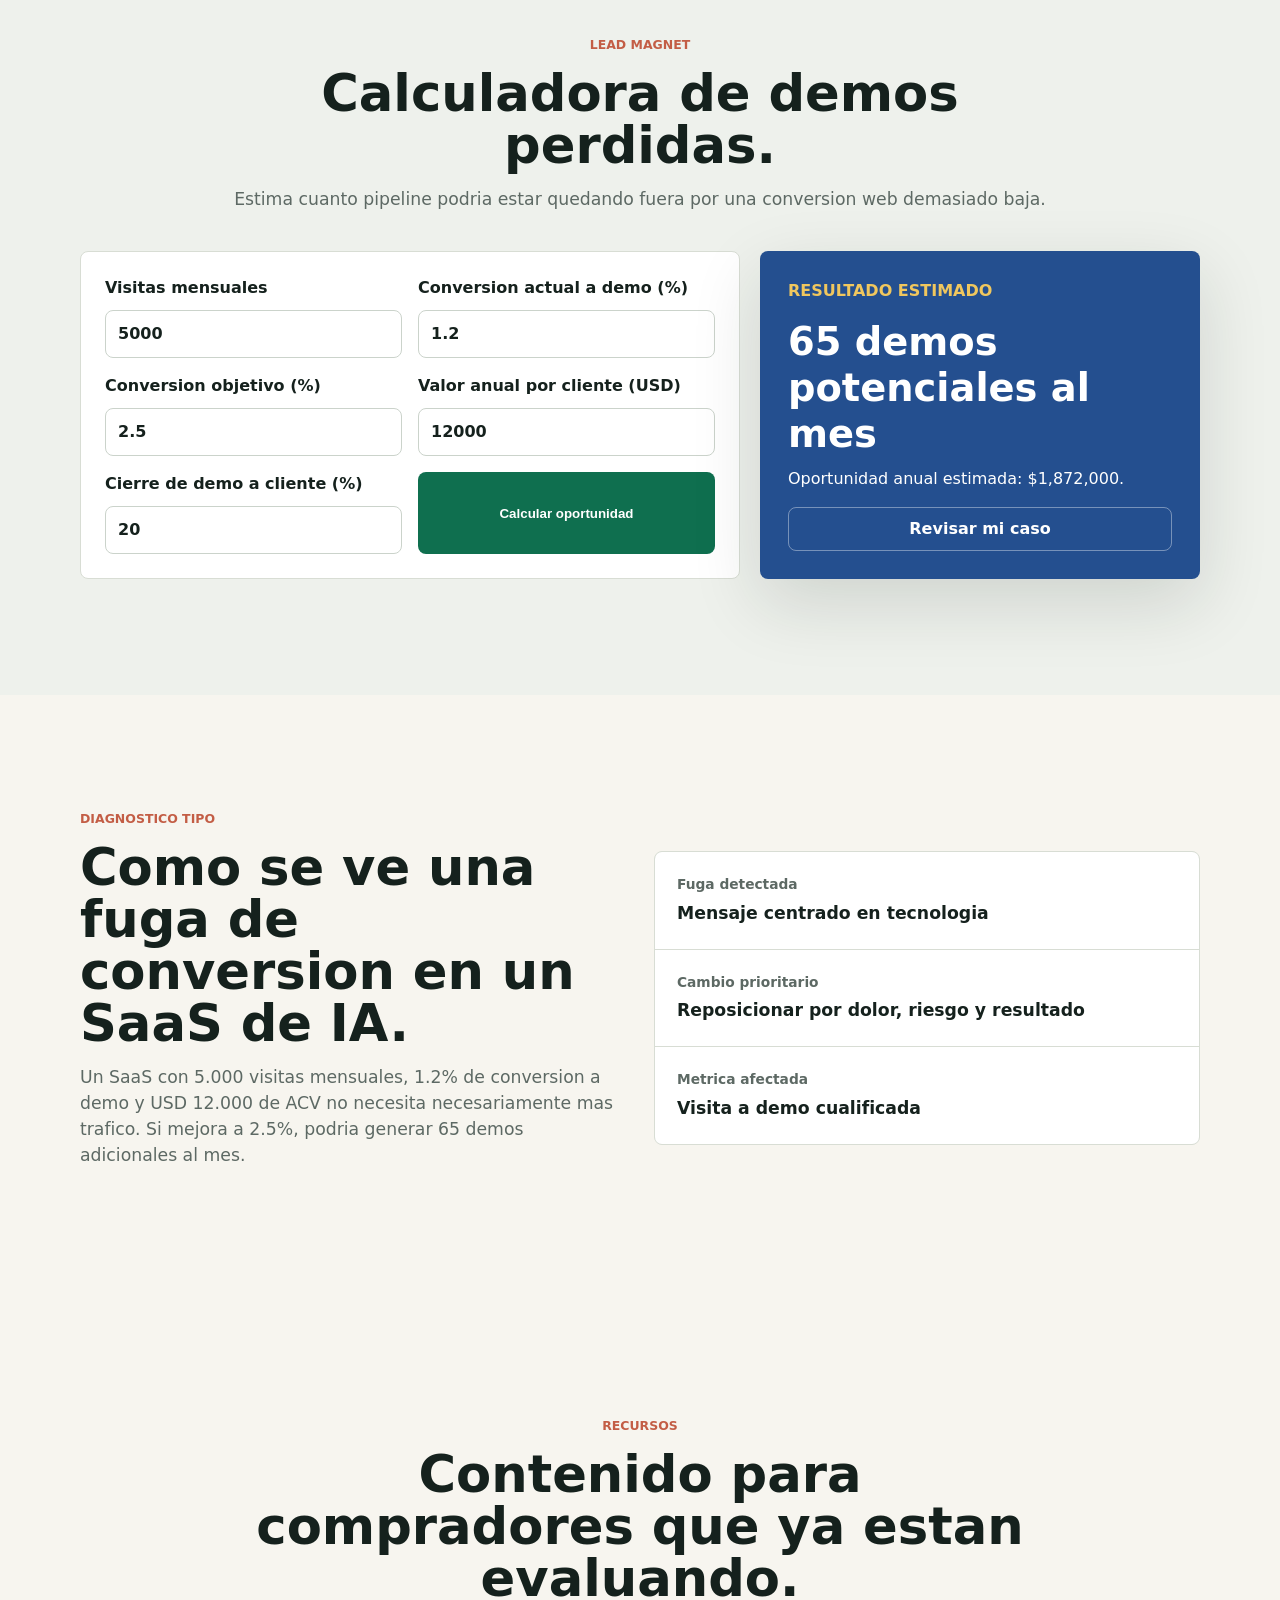
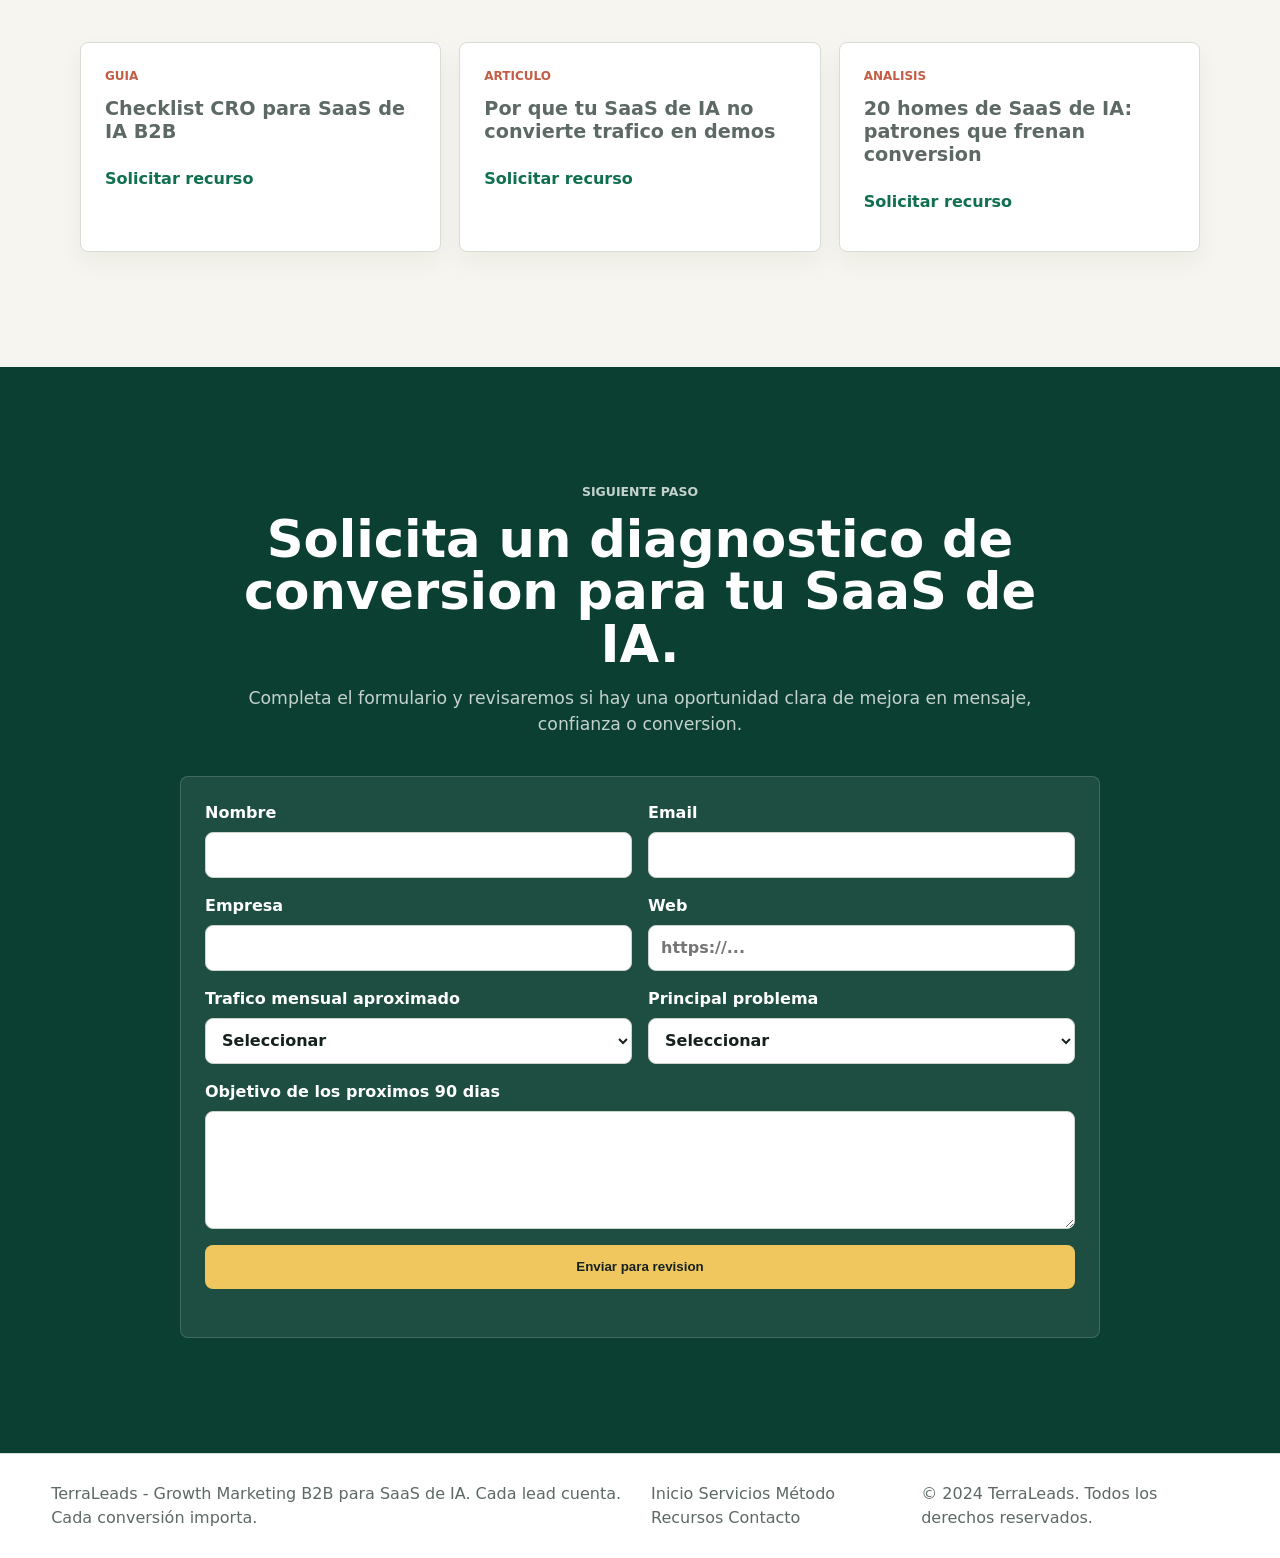
==== commit d4093a40: "Deploy: update site" ====
--- a/index.html
+++ b/index.html
@@ -3,10 +3,10 @@
   <head>
     <meta charset="utf-8" />
     <meta name="viewport" content="width=device-width, initial-scale=1" />
-    <title>Leads Terra | Agencia de Marketing B2B y Generación de Leads en Perú</title>
+    <title>TerraLeads | Agencia de Marketing B2B y Generación de Leads en Perú</title>
     <meta
       name="description"
-      content="Leads Terra: Agencia especializada en generación de leads B2B, marketing de conversión y crecimiento de pipeline para SaaS y empresas de tecnología en Perú. Cada lead cuenta. Cada conversión importa."
+      content="TerraLeads: Agencia especializada en generación de leads B2B, marketing de conversión y crecimiento de pipeline para SaaS y empresas de tecnología en Perú. Cada lead cuenta. Cada conversión importa."
     />
     <meta
       name="keywords"
@@ -14,7 +14,7 @@
     />
     
     <!-- Canonical URL -->
-    <link rel="canonical" href="https://leads-terra.vercel.app/" />
+    <link rel="canonical" href="https://terraleads.vercel.app/" />
     
     <!-- Favicon -->
     <link rel="icon" type="image/svg+xml" href="favicon.svg" />
@@ -22,25 +22,25 @@
     
     <!-- Open Graph / Facebook -->
     <meta property="og:type" content="website" />
-    <meta property="og:url" content="https://leads-terra.vercel.app/" />
-    <meta property="og:title" content="Leads Terra | Agencia de Marketing B2B y Generación de Leads en Perú" />
+    <meta property="og:url" content="https://terraleads.vercel.app/" />
+    <meta property="og:title" content="TerraLeads | Agencia de Marketing B2B y Generación de Leads en Perú" />
     <meta
       property="og:description"
       content="Especialistas en generación de leads calificados y conversión para SaaS B2B en Perú. +40% mejora promedio en conversiones. ¡Cada lead cuenta!"
     />
-    <meta property="og:image" content="https://leads-terra.vercel.app/og-image.jpg" />
+    <meta property="og:image" content="https://terraleads.vercel.app/og-image.jpg" />
     <meta property="og:locale" content="es_PE" />
-    <meta property="og:site_name" content="Leads Terra" />
+    <meta property="og:site_name" content="TerraLeads" />
     
     <!-- Twitter Card -->
     <meta name="twitter:card" content="summary_large_image" />
-    <meta name="twitter:url" content="https://leads-terra.vercel.app/" />
-    <meta name="twitter:title" content="Leads Terra | Agencia de Marketing B2B y Generación de Leads en Perú" />
+    <meta name="twitter:url" content="https://terraleads.vercel.app/" />
+    <meta name="twitter:title" content="TerraLeads | Agencia de Marketing B2B y Generación de Leads en Perú" />
     <meta
       name="twitter:description"
       content="Especialistas en generación de leads calificados y conversión para SaaS B2B en Perú. +40% mejora promedio en conversiones."
     />
-    <meta name="twitter:image" content="https://leads-terra.vercel.app/og-image.jpg" />
+    <meta name="twitter:image" content="https://terraleads.vercel.app/og-image.jpg" />
     
     <!-- Preconnect to external resources -->
     <link rel="preconnect" href="https://images.unsplash.com" crossorigin />
@@ -52,14 +52,14 @@
     {
       "@context": "https://schema.org",
       "@type": "ProfessionalService",
-      "name": "Kathy Web",
-      "alternateName": "KW",
-      "url": "https://leads-terra.vercel.app/",
-      "logo": "https://leads-terra.vercel.app/favicon.svg",
+      "name": "TerraLeads",
+      "alternateName": "TL",
+      "url": "https://terraleads.vercel.app/",
+      "logo": "https://terraleads.vercel.app/logo-leads-terra-cropped.png",
       "description": "Consultora de marketing B2B para SaaS de IA. Transformamos tráfico frío en demos calificadas con +40% de mejora promedio en conversión.",
-      "image": "https://leads-terra.vercel.app/og-image.jpg",
+      "image": "https://terraleads.vercel.app/og-image.jpg",
       "sameAs": [
-        "https://github.com/katysantacruztradu-boop/kathyweb"
+        "https://github.com/katysantacruztradu-boop/terraleads"
       ],
       "address": {
         "@type": "PostalAddress",
@@ -127,46 +127,11 @@
       }
     }
     </script>
-    
-    <!-- Google Analytics 4 - Reemplazar G-XXXXXXXXXX con tu ID real -->
-    <!-- 
-    <script async src="https://www.googletagmanager.com/gtag/js?id=G-XXXXXXXXXX"></script>
-    <script>
-      window.dataLayer = window.dataLayer || [];
-      function gtag(){dataLayer.push(arguments);}
-      gtag('js', new Date());
-      gtag('config', 'G-XXXXXXXXXX');
-    </script>
-    -->
-    
-    <!-- LinkedIn Insight Tag - Reemplazar con tu Partner ID real -->
-    <!--
-    <script type="text/javascript">
-      _linkedin_partner_id = "XXXXXXX";
-      window._linkedin_data_partner_ids = window._linkedin_data_partner_ids || [];
-      window._linkedin_data_partner_ids.push(_linkedin_partner_id);
-    </script>
-    <script type="text/javascript">
-      (function(l) {
-        if (!l){window.lintrk = function(a,b){window.lintrk.q.push([a,b])};
-        window.lintrk.q=[]}
-        var s = document.getElementsByTagName("script")[0];
-        var b = document.createElement("script");
-        b.type = "text/javascript";b.async = true;
-        b.src = "https://snap.licdn.com/li.lms-analytics/insight.min.js";
-        s.parentNode.insertBefore(b,s);
-      })(window.lintrk);
-    </script>
-    <noscript>
-      <img height="1" width="1" style="display:none;" alt="" src="https://px.ads.linkedin.com/collect/?pid=XXXXXXX&fmt=gif" />
-    </noscript>
-    -->
   </head>
   <body>
     <header class="site-header">
-      <a class="brand" href="#inicio" aria-label="Leads Terra inicio">
-        <span class="brand-mark">LT</span>
-        <span>Leads Terra</span>
+      <a class="brand" href="#inicio" aria-label="TerraLeads inicio">
+        <img class="brand-logo" src="logo-leads-terra-cropped.png" alt="TerraLeads" width="350" height="175" />
       </a>
       <nav class="nav" aria-label="Navegacion principal">
         <a href="#servicios">Servicios</a>
@@ -213,9 +178,8 @@
         </div>
       </section>
 
-      <!-- Sección de Prueba Social - Herramientas y Tecnologías -->
       <section class="trust-strip" aria-label="Tecnologías y herramientas que dominamos">
-        <span class="trust-label\">Stack tecnológico:</span>
+        <span class="trust-label">Stack tecnológico:</span>
         <span>HubSpot</span>
         <span>Salesforce</span>
         <span>Google Analytics 4</span>
@@ -283,7 +247,7 @@
         <div class="section-intro">
           <p class="eyebrow">Servicios de Growth Marketing</p>
           <h2>Servicios especializados para SaaS de IA B2B.</h2>
-          <p>Leads Terra ofrece soluciones integrales de generación de leads y optimización de conversiones para empresas SaaS de Inteligencia Artificial.</p>
+          <p>TerraLeads ofrece soluciones integrales de generación de leads y optimización de conversiones para empresas SaaS de Inteligencia Artificial.</p>
         </div>
         <div class="service-list">
           <article class="service-card">
@@ -479,7 +443,7 @@
     </main>
 
     <footer class="site-footer">
-      <p>Leads Terra - Growth Marketing B2B para SaaS de IA. Cada lead cuenta. Cada conversión importa.</p>
+      <p>TerraLeads - Growth Marketing B2B para SaaS de IA. Cada lead cuenta. Cada conversión importa.</p>
       <div class="footer-links">
         <a href="#inicio">Inicio</a>
         <a href="#servicios">Servicios</a>
@@ -487,7 +451,7 @@
         <a href="#recursos">Recursos</a>
         <a href="#diagnostico">Contacto</a>
       </div>
-      <p class="copyright">&copy; 2024 Leads Terra. Todos los derechos reservados.</p>
+      <p class="copyright">&copy; 2024 TerraLeads. Todos los derechos reservados.</p>
     </footer>
 
     <script src="scripts.js"></script>
--- a/styles.css
+++ b/styles.css
@@ -81,6 +81,7 @@
 }
 
 .nav a:hover,
+.nav a.is-active,
 .site-footer a:hover {
   color: var(--green);
 }
@@ -532,7 +533,6 @@
   margin: 0;
 }
 
-/* Form status message */
 .form-status {
   grid-column: 1 / -1;
   margin: 8px 0 0;
@@ -541,7 +541,6 @@
   text-align: center;
 }
 
-/* Focus states for accessibility */
 a:focus-visible,
 button:focus-visible,
 input:focus-visible,
@@ -552,7 +551,6 @@
   border-radius: 4px;
 }
 
-/* Hover transitions */
 .nav a,
 .button,
 .header-cta,
@@ -584,7 +582,6 @@
   background: rgba(255, 255, 255, 0.12);
 }
 
-/* Loading state for buttons */
 .button:disabled {
   opacity: 0.7;
   cursor: not-allowed;
